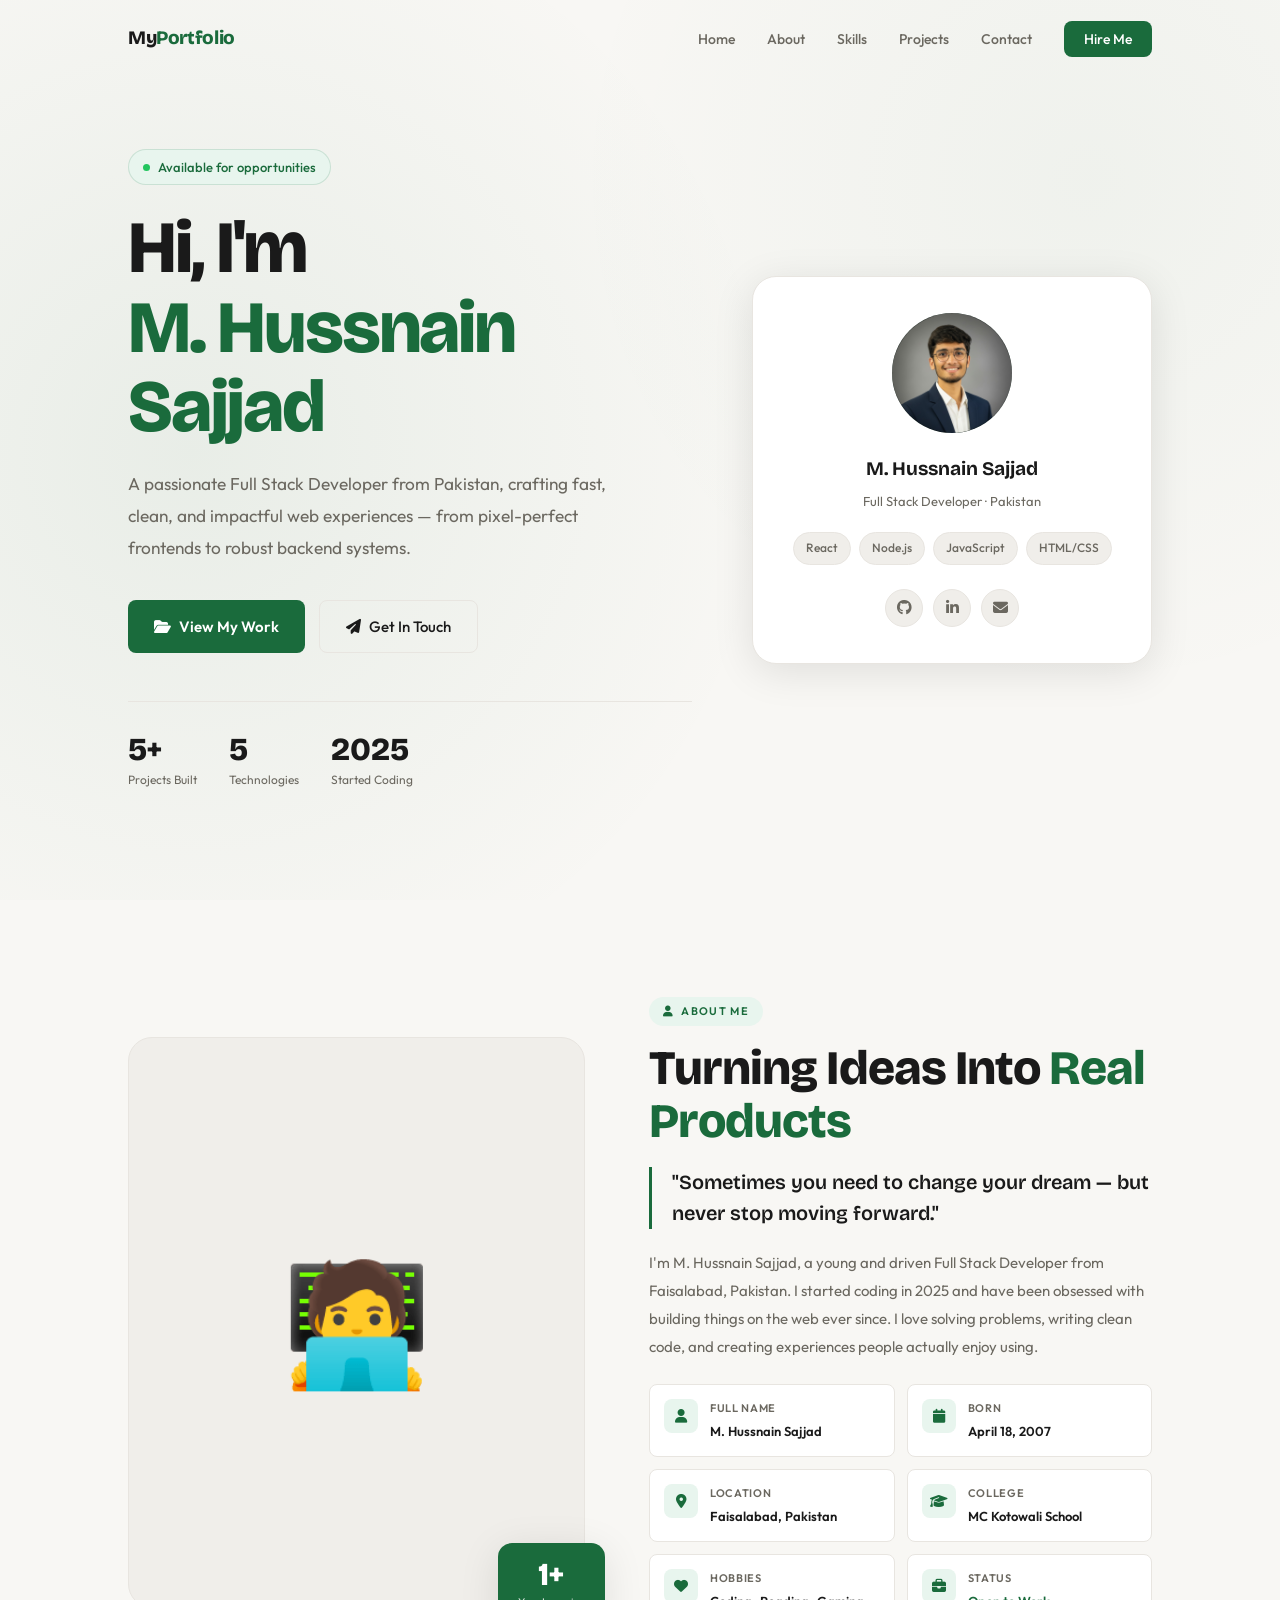
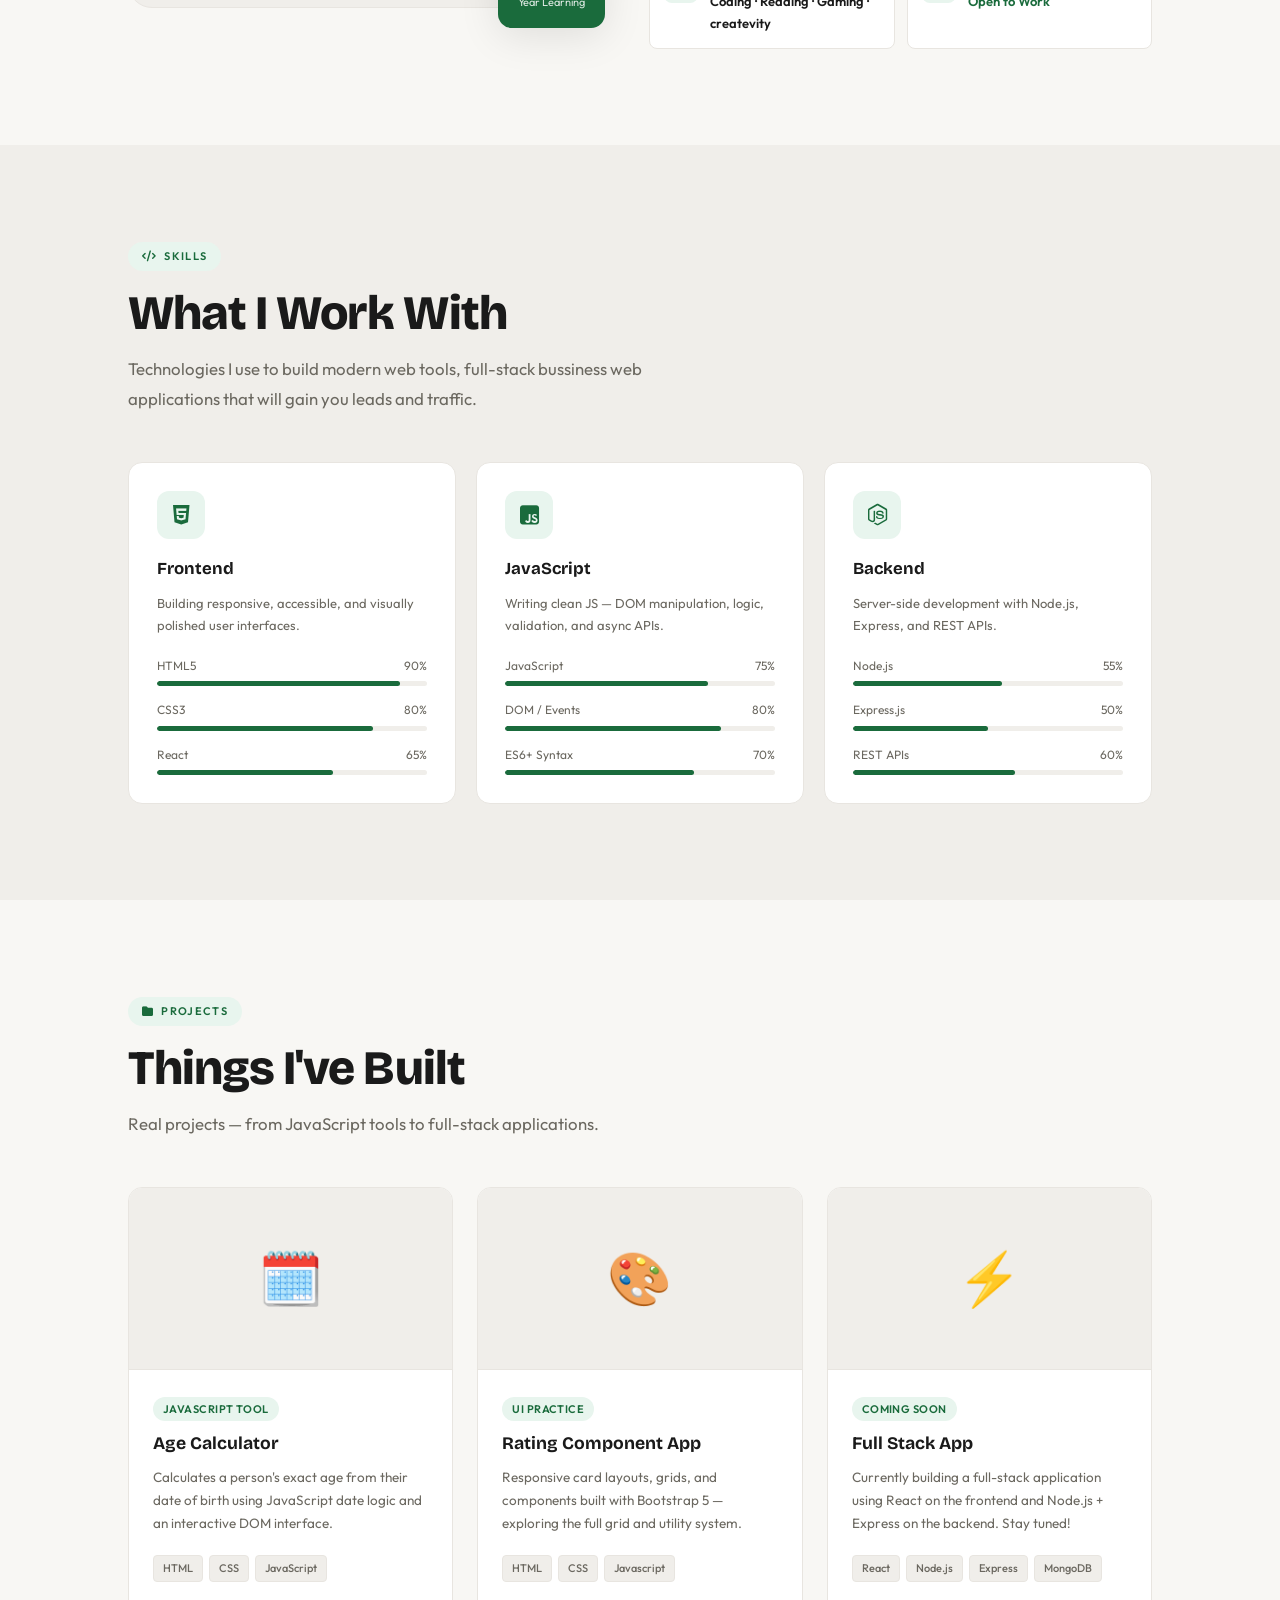
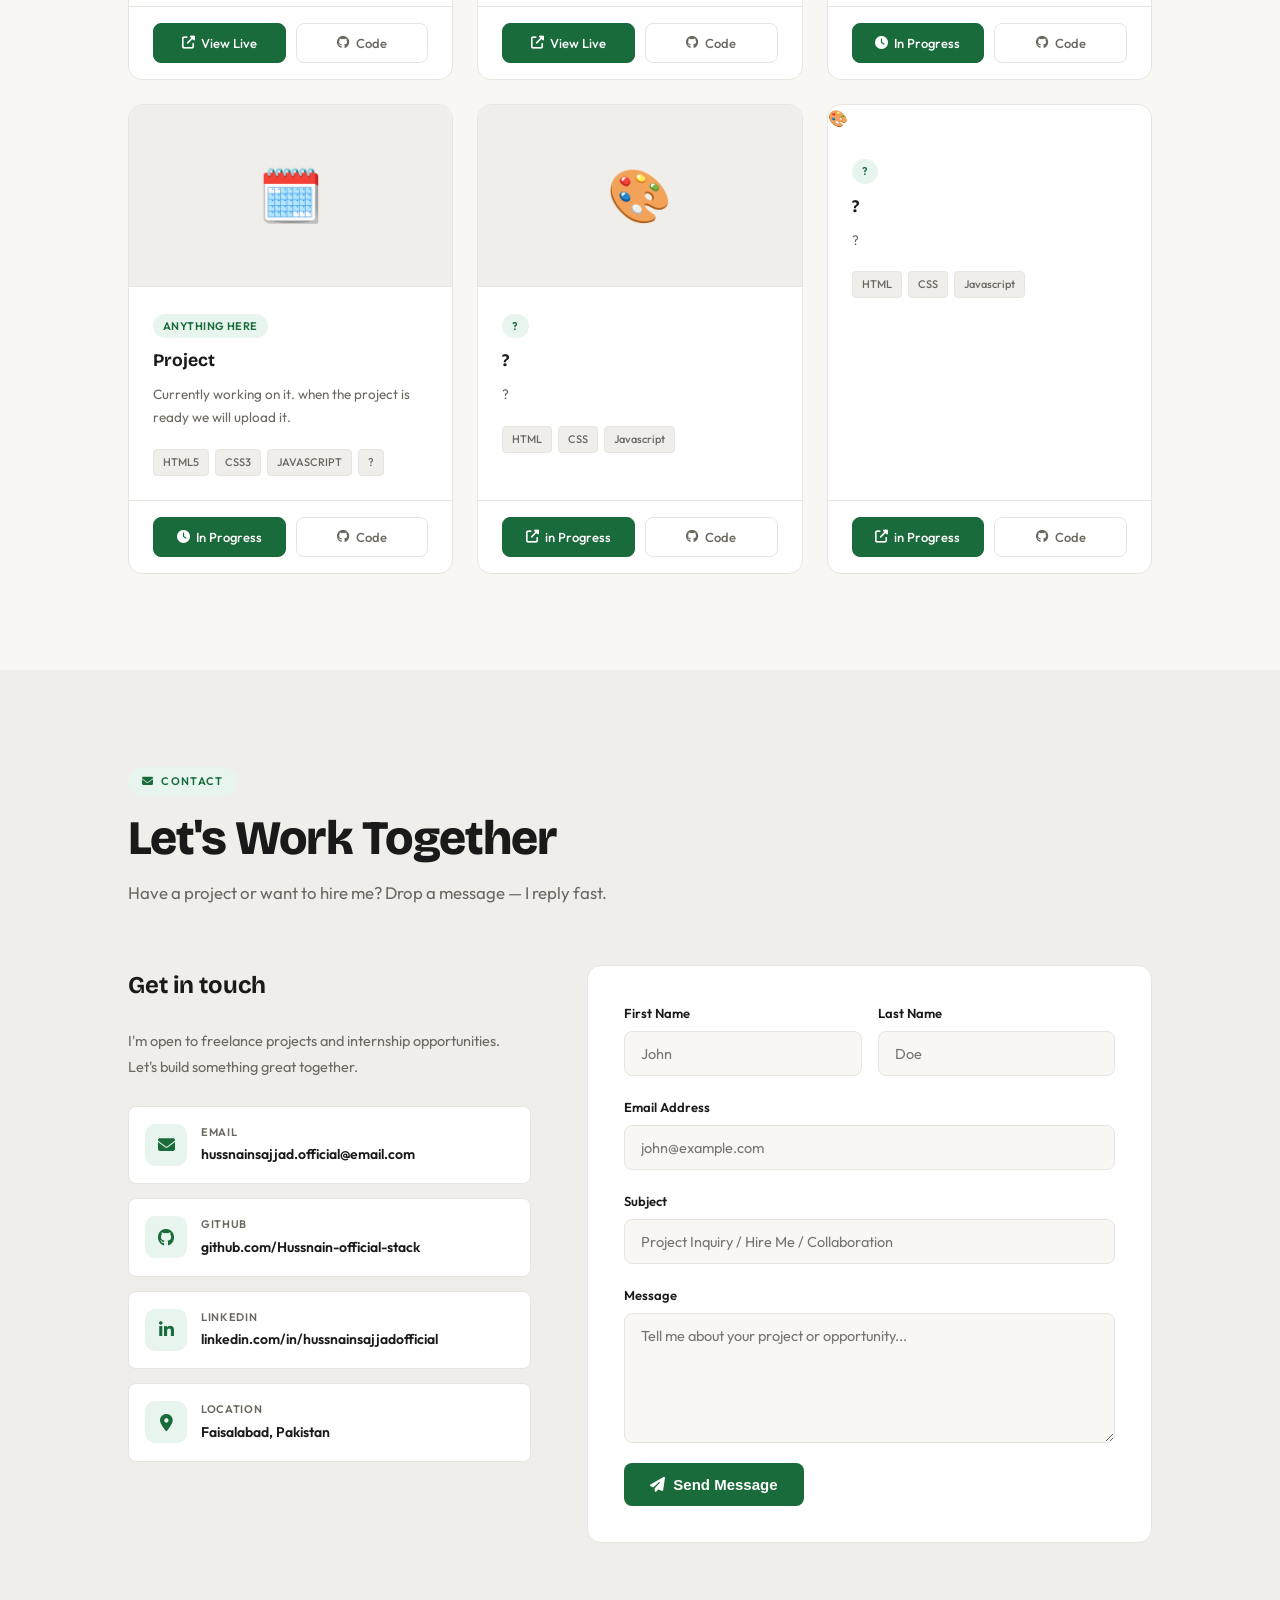
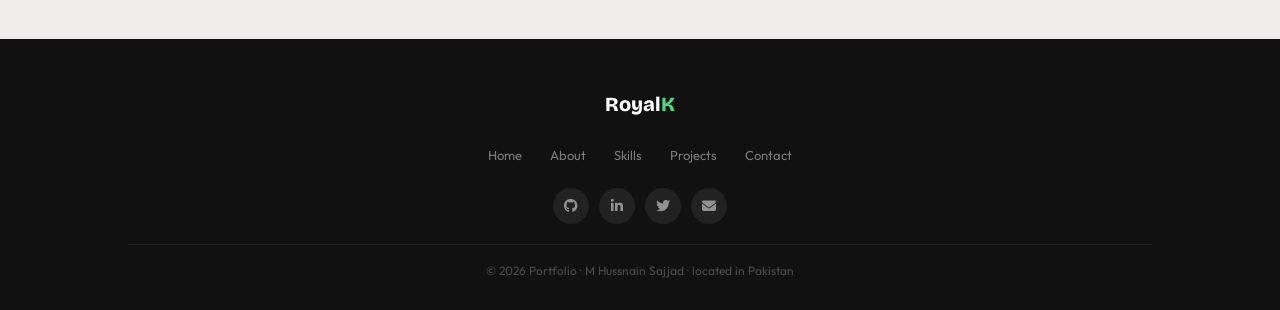
==== index.html @ 2e2a5ba6 "Title-update" ====
<!DOCTYPE html>
<html lang="en">
<head>
  <meta charset="UTF-8">
  <meta name="viewport" content="width=device-width, initial-scale=1.0">
  <meta name="description" content="RoyalKonig — Full Stack Developer building fast, clean, and modern web apps.">
  <meta name="author" content="RoyalKonig">
  <meta property="og:title" content="RoyalKonig | Full Stack Developer">
  <meta property="og:description" content="Building modern web experiences with HTML, CSS, JavaScript, React & Node.js">
  <meta property="og:type" content="website">
  <title>RoyalKonig | Full Stack Web Developer</title>
  <link rel="icon" href="data:image/svg+xml,<svg xmlns='http://www.w3.org/2000/svg' viewBox='0 0 100 100'><text y='.9em' font-size='90'>⚡</text></svg>">
  <link rel="preconnect" href="https://fonts.googleapis.com">
  <link rel="preconnect" href="https://fonts.gstatic.com" crossorigin>
  <link href="https://fonts.googleapis.com/css2?family=Bricolage+Grotesque:opsz,wght@12..96,400;12..96,500;12..96,600;12..96,800&family=Outfit:wght@300;400;500;600&display=swap" rel="stylesheet">
  <link rel="stylesheet" href="https://cdnjs.cloudflare.com/ajax/libs/font-awesome/6.5.0/css/all.min.css">
  <link rel="stylesheet" href="style/style.css">

</head>

<body>
  
  <!-- NAVBAR -->
  <nav id="navbar">
    <div class="container">
      <div class="nav-inner">
        <a href="#home" class="nav-logo">My<span>Portfolio</span></a>

        <ul class="nav-links" id="navLinks">
          <li><a href="#home">Home</a></li>
          <li><a href="#about">About</a></li>
          <li><a href="#skills">Skills</a></li>
          <li><a href="#projects">Projects</a></li>
          <li><a href="#contact">Contact</a></li>
          <li><a href="#contact" class="nav-cta">Hire Me</a></li>
        </ul>

        <button class="hamburger" id="hamburger" aria-label="Toggle menu">
          <span></span><span></span><span></span>
        </button>
      </div>
    </div>
  </nav>

  <!-- HERO -->
  <section class="hero" id="home">
    <div class="hero-bg"></div>
    <div class="container">
      <div class="hero-grid">

        <div>
          <div class="hero-badge">
            <span class="dot"></span>
            Available for opportunities
          </div>

          <h1 class="hero-name">
            Hi, I'm<br>
            <span class="line2">M. Hussnain Sajjad</span>
          </h1>

          <p class="hero-desc">
            A passionate Full Stack Developer from Pakistan, crafting fast,
            clean, and impactful web experiences — from pixel-perfect frontends
            to robust backend systems.
          </p>

          <div class="hero-actions">
            <a href="#projects" class="btn-primary"><i class="fas fa-folder-open"></i> View My Work</a>
            <a href="#contact" class="btn-secondary"><i class="fas fa-paper-plane"></i> Get In Touch</a>
          </div>

          <div class="hero-stats">
            <div><div class="stat-num">5+</div><div class="stat-label">Projects Built</div></div>
            <div><div class="stat-num">5</div><div class="stat-label">Technologies</div></div>
            <div><div class="stat-num">2025</div><div class="stat-label">Started Coding</div></div>
          </div>
        </div>

        <div class="hero-card reveal reveal-delay-2">
          <div class="hero-avatar"><img src="../assets/images/gemini-2.5-flash-image_Ultra_realistic_professional_LinkedIn_headshot_of_a_young_man_wearing_a_dark_nav-0.jpg"  class="round-images"></div>
          <div class="hero-card-name">M. Hussnain Sajjad</div>
          <div class="hero-card-role">Full Stack Developer · Pakistan</div>
          <div class="hero-tags">
            <span class="hero-tag">React</span>
            <span class="hero-tag">Node.js</span>
            <span class="hero-tag">JavaScript</span>
            <span class="hero-tag">HTML/CSS</span>
          </div>
          <div class="hero-socials">
            <a href="https://github.com/Hussnain-official-stack" aria-label="GitHub"><i class="fab fa-github"></i></a>
            <a href="https://www.linkedin.com/in/hussnainsajjadofficial/" aria-label="LinkedIn"><i class="fab fa-linkedin-in"></i></a>
            <a href="mailto:hussnainsajjad.official@gmail.com" aria-label="Email"><i class="fas fa-envelope"></i></a>
          </div>
        </div>

      </div>
    </div>
  </section>

  <!-- ABOUT -->
  <section class="section" id="about">
    <div class="container">
      <div class="about-grid">

        <div class="about-img-wrap reveal">
          <div class="about-img">🧑‍💻</div>
          <div class="about-exp-badge">
            <div class="about-exp-num">1+</div>
            <div class="about-exp-label">Year Learning</div>
          </div>
        </div>

        <div class="reveal reveal-delay-2">
          <div class="section-badge"><i class="fas fa-user"></i> About Me</div>
          <h2 class="section-title">Turning Ideas Into <span style="color:var(--accent)">Real Products</span></h2>
          <blockquote class="about-quote">
            "Sometimes you need to change your dream — but never stop moving forward."
          </blockquote>
          <p class="about-text">
            I'm M. Hussnain Sajjad, a young and driven Full Stack Developer from Faisalabad, Pakistan.
            I started coding in 2025 and have been obsessed with building things on the web ever since.
            I love solving problems, writing clean code, and creating experiences people actually enjoy using.
          </p>

          <div class="about-details">
            <div class="about-detail">
              <div class="about-detail-icon"><i class="fas fa-user"></i></div>
              <div>
                <div class="about-detail-label">Full Name</div>
                <div class="about-detail-val">M. Hussnain Sajjad</div>
              </div>
            </div>
            <div class="about-detail">
              <div class="about-detail-icon"><i class="fas fa-calendar"></i></div>
              <div>
                <div class="about-detail-label">Born</div>
                <div class="about-detail-val">April 18, 2007</div>
              </div>
            </div>
            <div class="about-detail">
              <div class="about-detail-icon"><i class="fas fa-map-marker-alt"></i></div>
              <div>
                <div class="about-detail-label">Location</div>
                <div class="about-detail-val">Faisalabad, Pakistan</div>
              </div>
            </div>
            <div class="about-detail">
              <div class="about-detail-icon"><i class="fas fa-graduation-cap"></i></div>
              <div>
                <div class="about-detail-label">College</div>
                <div class="about-detail-val">MC Kotowali School</div>
              </div>
            </div>
            <div class="about-detail">
              <div class="about-detail-icon"><i class="fas fa-heart"></i></div>
              <div>
                <div class="about-detail-label">Hobbies</div>
                <div class="about-detail-val">Coding · Reading · Gaming · createvity</div>
              </div>
            </div>
            <div class="about-detail">
              <div class="about-detail-icon"><i class="fas fa-briefcase"></i></div>
              <div>
                <div class="about-detail-label">Status</div>
                <div class="about-detail-val" style="color:var(--accent)">Open to Work</div>
              </div>
            </div>
          </div>
        </div>

      </div>
    </div>
  </section>

  <!-- SKILLS -->
  <section class="section section-alt" id="skills">
    <div class="container">
      <div class="reveal">
        <div class="section-badge"><i class="fas fa-code"></i> Skills</div>
        <h2 class="section-title">What I Work With</h2>
        <p class="section-desc">Technologies I use to build modern web tools, full-stack bussiness web applications that will gain you leads and traffic.</p>
      </div>

      <div class="skills-grid">

        <div class="skill-card reveal reveal-delay-1">
          <div class="skill-card-icon"><i class="fab fa-html5"></i></div>
          <div class="skill-card-title">Frontend</div>
          <div class="skill-card-desc">Building responsive, accessible, and visually polished user interfaces.</div>
          <div class="skill-bars">
            <div>
              <div class="skill-bar-row"><span>HTML5</span><span>90%</span></div>
              <div class="skill-bar-track"><div class="skill-bar-fill" data-width="90"></div></div>
            </div>
            <div>
              <div class="skill-bar-row"><span>CSS3</span><span>80%</span></div>
              <div class="skill-bar-track"><div class="skill-bar-fill" data-width="80"></div></div>
            </div>
            <div>
              <div class="skill-bar-row"><span>React</span><span>65%</span></div>
              <div class="skill-bar-track"><div class="skill-bar-fill" data-width="65"></div></div>
            </div>
          </div>
        </div>

        <div class="skill-card reveal reveal-delay-2">
          <div class="skill-card-icon"><i class="fab fa-js-square"></i></div>
          <div class="skill-card-title">JavaScript</div>
          <div class="skill-card-desc">Writing clean JS — DOM manipulation, logic, validation, and async APIs.</div>
          <div class="skill-bars">
            <div>
              <div class="skill-bar-row"><span>JavaScript</span><span>75%</span></div>
              <div class="skill-bar-track"><div class="skill-bar-fill" data-width="75"></div></div>
            </div>
            <div>
              <div class="skill-bar-row"><span>DOM / Events</span><span>80%</span></div>
              <div class="skill-bar-track"><div class="skill-bar-fill" data-width="80"></div></div>
            </div>
            <div>
              <div class="skill-bar-row"><span>ES6+ Syntax</span><span>70%</span></div>
              <div class="skill-bar-track"><div class="skill-bar-fill" data-width="70"></div></div>
            </div>
          </div>
        </div>

        <div class="skill-card reveal reveal-delay-3">
          <div class="skill-card-icon"><i class="fab fa-node-js"></i></div>
          <div class="skill-card-title">Backend</div>
          <div class="skill-card-desc">Server-side development with Node.js, Express, and REST APIs.</div>
          <div class="skill-bars">
            <div>
              <div class="skill-bar-row"><span>Node.js</span><span>55%</span></div>
              <div class="skill-bar-track"><div class="skill-bar-fill" data-width="55"></div></div>
            </div>
            <div>
              <div class="skill-bar-row"><span>Express.js</span><span>50%</span></div>
              <div class="skill-bar-track"><div class="skill-bar-fill" data-width="50"></div></div>
            </div>
            <div>
              <div class="skill-bar-row"><span>REST APIs</span><span>60%</span></div>
              <div class="skill-bar-track"><div class="skill-bar-fill" data-width="60"></div></div>
            </div>
          </div>
        </div>

      </div>
    </div>
  </section>

  <!-- PROJECTS -->
  <section class="section" id="projects">
    <div class="container">
      <div class="reveal">
        <div class="section-badge"><i class="fas fa-folder"></i> Projects</div>
        <h2 class="section-title">Things I've Built</h2>
        <p class="section-desc">Real projects — from JavaScript tools to full-stack applications.</p>
      </div>

      <div class="projects-grid">
                     <!-- project one -->
        <div class="project-card reveal reveal-delay-1">
          <div class="project-img">🗓️</div>
          <div class="project-body">
            <div class="project-type">JavaScript Tool</div>
            <div class="project-title">Age Calculator</div>
            <div class="project-desc">Calculates a person's exact age from their date of birth using JavaScript date logic and an interactive DOM interface.</div>
            <div class="project-techs">
              <span class="project-tech">HTML</span>
              <span class="project-tech">CSS</span>
              <span class="project-tech">JavaScript</span>
            </div>
          </div>
          <div class="project-footer">
            <a href="projects/age-calculator/age.html" target="_blank" class="project-link primary"><i class="fas fa-external-link-alt"></i> View Live</a>
            <a href="#" class="project-link"><i class="fab fa-github"></i> Code</a>
          </div>
        </div>
                   <!-- project two -->
        <div class="project-card reveal reveal-delay-2">
          <div class="project-img">🎨</div>
          <div class="project-body">
            <div class="project-type">UI Practice</div>
            <div class="project-title">Rating Component App</div>
            <div class="project-desc">Responsive card layouts, grids, and components built with Bootstrap 5 — exploring the full grid and utility system.</div>
            <div class="project-techs">
              <span class="project-tech">HTML</span>
              <span class="project-tech">CSS</span>
              <span class="project-tech">Javascript</span>
            </div>
          </div>
          <div class="project-footer">
            <a href="projects/Rating-app/rating.html" class="project-link primary"><i class="fas fa-external-link-alt"></i> View Live</a>
            <a href="#" class="project-link"><i class="fab fa-github"></i> Code</a>
          </div>
        </div>
                    <!-- project three -->
        <div class="project-card reveal reveal-delay-3">
          <div class="project-img">⚡</div>
          <div class="project-body">
            <div class="project-type">Coming Soon</div>
            <div class="project-title">Full Stack App</div>
            <div class="project-desc">Currently building a full-stack application using React on the frontend and Node.js + Express on the backend. Stay tuned!</div>
            <div class="project-techs">
              <span class="project-tech">React</span>
              <span class="project-tech">Node.js</span>
              <span class="project-tech">Express</span>
              <span class="project-tech">MongoDB</span>
            </div>
          </div>
          <div class="project-footer">
            <a href="#" class="project-link primary"><i class="fas fa-clock"></i> In Progress</a>
            <a href="#" class="project-link"><i class="fab fa-github"></i> Code</a>
          </div>
        </div>
                    <!-- project four -->
        <div class="project-card reveal reveal-delay-3">
          <div class="project-img">🗓️</div>
          <div class="project-body">
            <div class="project-type">Anything here</div>
            <div class="project-title">Project</div>
            <div class="project-desc">Currently working on it. when the project is ready we will upload it.</div>
            <div class="project-techs">
              <span class="project-tech">HTML5</span>
              <span class="project-tech">CSS3</span>
              <span class="project-tech">JAVASCRIPT</span>
              <span class="project-tech">?</span>
            </div>
          </div>
          <div class="project-footer">
            <a href="#" class="project-link primary"><i class="fas fa-clock"></i> In Progress</a>
            <a href="#" class="project-link"><i class="fab fa-github"></i> Code</a>
          </div>
        </div>
                 <!-- project five -->
        <div class="project-card reveal reveal-delay-3">
          <div class="project-img">🎨</div>
          <div class="project-body">
            <div class="project-type">?</div>
            <div class="project-title">?</div>
            <div class="project-desc">?</div>
            <div class="project-techs">
              <span class="project-tech">HTML</span>
              <span class="project-tech">CSS</span>
              <span class="project-tech">Javascript</span>
            </div>
          </div>
          <div class="project-footer">
            <a href="#" class="project-link primary"><i class="fas fa-external-link-alt"></i> in Progress</a>
            <a href="#" class="project-link"><i class="fab fa-github"></i> Code</a>
          </div>
        </div>
               <!-- project six -->
        <div class="project-card reveal reaveal-delay-3">
          <div class="porject-img">🎨</div>
          <div class="project-body">
            <div class="project-type">?</div>
            <div class="project-title">?</div>
            <div class="project-desc">?</div>
            <div class="project-techs">
              <span class="project-tech">HTML</span>
              <span class="project-tech">CSS</span>
              <span class="project-tech">Javascript</span>
            </div>
          </div>
          <div class="project-footer">
            <a href="#" class="project-link primary"><i class="fas fa-external-link-alt"></i> in Progress</a>
            <a href="#" class="project-link"><i class="fab fa-github"></i> Code</a>
          </div>
        </div>        
      </div>
    </div>
  </section>

  <!-- CONTACT -->
  <section class="section section-alt" id="contact">
    <div class="container">
      <div class="reveal">
        <div class="section-badge"><i class="fas fa-envelope"></i> Contact</div>
        <h2 class="section-title">Let's Work Together</h2>
        <p class="section-desc">Have a project or want to hire me? Drop a message — I reply fast.</p>
      </div>

      <div class="contact-grid">

        <div class="contact-info reveal">
          <div class="contact-info-title">Get in touch</div>
          <div class="contact-info-desc">I'm open to freelance projects and internship opportunities. Let's build something great together.</div>

          <a href="mailto:hussnainsajjad.official@email.com" class="contact-item">
            <div class="contact-item-icon"><i class="fas fa-envelope"></i></div>
            <div>
              <div class="contact-item-label">Email</div>
              <div class="contact-item-val">hussnainsajjad.official@email.com</div>
            </div>
          </a>

          <a href="https://github.com/Hussnain-official-stack?tab=overview&from=2026-04-01&to=2026-04-09" class="contact-item">
            <div class="contact-item-icon"><i class="fab fa-github"></i></div>
            <div>
              <div class="contact-item-label">GitHub</div>
              <div class="contact-item-val">github.com/Hussnain-official-stack</div>
            </div>
          </a>

          <a href="https://www.linkedin.com/in/hussnainsajjadofficial/" class="contact-item">
            <div class="contact-item-icon"><i class="fab fa-linkedin-in"></i></div>
            <div>
              <div class="contact-item-label">LinkedIn</div>
              <div class="contact-item-val">linkedin.com/in/hussnainsajjadofficial</div>
            </div>
          </a>

          <div class="contact-item">
            <div class="contact-item-icon"><i class="fas fa-map-marker-alt"></i></div>
            <div>
              <div class="contact-item-label">Location</div>
              <div class="contact-item-val">Faisalabad, Pakistan</div>
            </div>
          </div>
        </div>
              <!-- contact form start here-->
        <div class="contact-form reveal reveal-delay-2">
          <div class="form-row">
            <div class="form-group">
              <label class="form-label">First Name</label>
              <input type="text" class="form-input" placeholder="John">
            </div>
            <div class="form-group">
              <label class="form-label">Last Name</label>
              <input type="text" class="form-input" placeholder="Doe">
            </div>
          </div>
          <div class="form-group">
            <label class="form-label">Email Address</label>
            <input type="email" class="form-input" placeholder="john@example.com">
          </div>
          <div class="form-group">
            <label class="form-label">Subject</label>
            <input type="text" class="form-input" placeholder="Project Inquiry / Hire Me / Collaboration">
          </div>
          <div class="form-group">
            <label class="form-label">Message</label>
            <textarea class="form-textarea" placeholder="Tell me about your project or opportunity..."></textarea>
          </div>
          <button class="btn-primary" style="align-self:flex-start">
            <i class="fas fa-paper-plane"></i> Send Message
          </button>
        </div>
            <!-- contavt form end here -->
      </div>
    </div>
  </section>

  <!-- FOOTER -->
  <footer>
    <div class="container">
      <div class="footer-inner">
        <a href="#home" class="footer-logo">Royal<span>K</span></a>

        <ul class="footer-links">
          <li><a href="#home">Home</a></li>
          <li><a href="#about">About</a></li>
          <li><a href="#skills">Skills</a></li>
          <li><a href="#projects">Projects</a></li>
          <li><a href="#contact">Contact</a></li>
        </ul>

        <div class="footer-socials">
          <a href="https://github.com/Hussnain-official-stack" aria-label="GitHub"><i class="fab fa-github"></i></a>
          <a href="https://www.linkedin.com/in/hussnainsajjadofficial/" aria-label="LinkedIn"><i class="fab fa-linkedin-in"></i></a>
          <a href="https://x.com/HussnainSa90415" aria-label="Twitter"><i class="fab fa-twitter"></i></a>
          <a href="mailto:hussnainsajjad.official@gmail.com" aria-label="Email"><i class="fas fa-envelope"></i></a>
        </div>

        <div class="footer-copy">
          © 2026 Portfolio · M Hussnain Sajjad · located in Pakistan
        </div>
      </div>
    </div>
  </footer>

  <!-- SCROLL TO TOP -->
  <button class="scroll-top" id="scrollTop" aria-label="Scroll to top">
    <i class="fas fa-arrow-up"></i>
  </button>

  <script src="script/script.js"></script>
</body>
</html>
---- style/style.css ----
*, 
*::before, *::after { margin: 0; padding: 0; box-sizing: border-box; }

    :root {
      --bg:        #f8f7f4;
      --surface:   #ffffff;
      --surface2:  #f0eeea;
      --border:    #e8e5e0;
      --text:      #1a1a1a;
      --muted:     #6b6860;
      --accent:    #1a6b3c;
      --accent-lt: #e8f5ee;
      --accent2:   #2d5016;
      --font-head: 'Bricolage Grotesque', sans-serif;
      --font-body: 'Outfit', sans-serif;
      --radius:    14px;
      --radius-sm: 8px;
      --shadow:    0 1px 3px rgba(0,0,0,0.07), 0 4px 16px rgba(0,0,0,0.05);
      --shadow-lg: 0 8px 40px rgba(0,0,0,0.10);
      --ease:      cubic-bezier(0.4, 0, 0.2, 1);
      --dur:       0.3s;
    }

    html { scroll-behavior: smooth; }

    body {
      background: var(--bg);
      color: var(--text);
      font-family: var(--font-body);
      font-size: 16px;
      line-height: 1.7;
      overflow-x: hidden;
      -webkit-font-smoothing: antialiased;
    }

    .container { max-width: 1080px; margin: 0 auto; padding: 0 28px; }
    .section { padding: 96px 0; }
    .section-alt { background: var(--surface2); }

    .section-badge {
      display: inline-flex;
      align-items: center;
      gap: 7px;
      background: var(--accent-lt);
      color: var(--accent);
      font-size: 11px;
      font-weight: 600;
      letter-spacing: 0.12em;
      text-transform: uppercase;
      padding: 5px 14px;
      border-radius: 99px;
      margin-bottom: 16px;
    }

    .section-title {
      font-family: var(--font-head);
      font-size: clamp(2rem, 4.5vw, 3rem);
      font-weight: 800;
      line-height: 1.1;
      letter-spacing: -0.02em;
      margin-bottom: 14px;
    }

    .section-desc {
      font-size: 1.05rem;
      color: var(--muted);
      max-width: 520px;
      line-height: 1.8;
    }

    /* NAV */
    nav {
      position: fixed;
      top: 0; left: 0; right: 0;
      z-index: 1000;
      padding: 22px 0;
      transition: all var(--dur) var(--ease);
    }

    nav.scrolled {
      background: rgba(248,247,244,0.88);
      backdrop-filter: blur(20px) saturate(1.4);
      -webkit-backdrop-filter: blur(20px) saturate(1.4);
      border-bottom: 1px solid var(--border);
      padding: 14px 0;
      box-shadow: 0 1px 20px rgba(0,0,0,0.05);
    }

    .nav-inner { display: flex; justify-content: space-between; align-items: center; }

    .nav-logo {
      font-family: var(--font-head);
      font-size: 19px;
      font-weight: 800;
      color: var(--text);
      text-decoration: none;
      letter-spacing: -0.02em;
    }
    .nav-logo span { color: var(--accent); }

    .nav-links { display: flex; gap: 32px; list-style: none; align-items: center; }

    .nav-links a {
      font-size: 14px;
      font-weight: 500;
      color: var(--muted);
      text-decoration: none;
      position: relative;
      padding-bottom: 4px;
      transition: color var(--dur) var(--ease);
    }

    .nav-links a::after {
      content: '';
      position: absolute;
      bottom: 0; left: 0;
      width: 0; height: 2px;
      background: var(--accent);
      border-radius: 99px;
      transition: width var(--dur) var(--ease);
    }

    .nav-links a:hover { color: var(--text); }
    .nav-links a:hover::after { width: 100%; }

    .nav-cta {
      background: var(--accent) !important;
      color: white !important;
      padding: 9px 20px !important;
      border-radius: var(--radius-sm);
    }
    .nav-cta::after { display: none !important; }
    .nav-cta:hover { background: var(--accent2) !important; }

    .hamburger {
      display: none;
      flex-direction: column;
      gap: 5px;
      cursor: pointer;
      padding: 6px;
      background: none;
      border: none;
      z-index: 1001;
    }
    .hamburger span {
      width: 22px; height: 2px;
      background: var(--text);
      border-radius: 99px;
      display: block;
      transition: all var(--dur) var(--ease);
    }

    /* HERO */
    .hero {
      min-height: 100vh;
      display: flex;
      align-items: center;
      padding: 120px 0 80px;
      position: relative;
      overflow: hidden;
    }

    .hero-bg {
      position: absolute;
      inset: 0;
      background-image:
        radial-gradient(circle at 15% 50%, rgba(26,107,60,0.07) 0%, transparent 50%),
        radial-gradient(circle at 85% 20%, rgba(26,107,60,0.04) 0%, transparent 40%);
    }

    .hero-grid {
      display: grid;
      grid-template-columns: 1fr 400px;
      gap: 60px;
      align-items: center;
      position: relative;
      z-index: 1;
    }

    .hero-badge {
      display: inline-flex;
      align-items: center;
      gap: 8px;
      background: var(--accent-lt);
      color: var(--accent);
      font-size: 13px;
      font-weight: 500;
      padding: 6px 14px;
      border-radius: 99px;
      margin-bottom: 24px;
      border: 1px solid rgba(26,107,60,0.15);
    }

    .hero-badge .dot {
      width: 7px; height: 7px;
      background: #22c55e;
      border-radius: 50%;
      animation: pulse 2s ease-in-out infinite;
    }

    @keyframes pulse {
      0%,100% { opacity:1; transform:scale(1); }
      50%      { opacity:0.5; transform:scale(1.4); }
    }

    .hero-name {
      font-family: var(--font-head);
      font-size: clamp(2.8rem, 6vw, 4.6rem);
      font-weight: 800;
      line-height: 1.08;
      letter-spacing: -0.03em;
      margin-bottom: 20px;
    }
    .hero-name .line2 { color: var(--accent); display: block; }

    .hero-desc {
      font-size: 1.08rem;
      color: var(--muted);
      max-width: 480px;
      line-height: 1.85;
      margin-bottom: 36px;
    }

    .hero-actions { display: flex; gap: 14px; flex-wrap: wrap; }

    .btn-primary {
      display: inline-flex;
      align-items: center;
      gap: 8px;
      background: var(--accent);
      color: white;
      text-decoration: none;
      font-weight: 600;
      font-size: 15px;
      padding: 13px 26px;
      border-radius: var(--radius-sm);
      transition: all var(--dur) var(--ease);
      border: none;
      cursor: pointer;
    }
    .btn-primary:hover { background: var(--accent2); transform: translateY(-2px); box-shadow: 0 8px 24px rgba(26,107,60,0.3); }

    .btn-secondary {
      display: inline-flex;
      align-items: center;
      gap: 8px;
      background: transparent;
      color: var(--text);
      text-decoration: none;
      font-weight: 500;
      font-size: 15px;
      padding: 13px 26px;
      border-radius: var(--radius-sm);
      border: 1.5px solid var(--border);
      transition: all var(--dur) var(--ease);
      cursor: pointer;
    }
    .btn-secondary:hover { border-color: var(--accent); color: var(--accent); transform: translateY(-2px); }

    .hero-stats {
      display: flex;
      gap: 32px;
      margin-top: 48px;
      padding-top: 32px;
      border-top: 1px solid var(--border);
    }
    .stat-num { font-family: var(--font-head); font-size: 2rem; font-weight: 800; line-height: 1; }
    .stat-label { font-size: 12px; color: var(--muted); margin-top: 4px; }

    .hero-card {
      background: var(--surface);
      border-radius: 24px;
      padding: 36px;
      box-shadow: var(--shadow-lg);
      border: 1px solid var(--border);
      text-align: center;
    }

    .hero-avatar {
      width: 120px; height: 120px;
      border-radius: 50%;
      background: var(--accent-lt);
      margin: 0 auto 20px;
      display: flex;
      align-items: center;
      justify-content: center;
      font-size: 56px;
      border: 4px solid rgba(26,107,60,0.15);
    }
       /* avatar */
    .round-images{
      width: 120px;
      border-radius: 50%;
    }
      
    .hero-card-name { font-family: var(--font-head); font-size: 1.2rem; font-weight: 700; }
    .hero-card-role { font-size: 13px; color: var(--muted); margin-top: 4px; margin-bottom: 20px; }

    .hero-tags { display: flex; flex-wrap: wrap; gap: 8px; justify-content: center; margin-bottom: 24px; }
    .hero-tag {
      background: var(--surface2);
      color: var(--muted);
      font-size: 12px;
      font-weight: 500;
      padding: 5px 12px;
      border-radius: 99px;
      border: 1px solid var(--border);
    }

    .hero-socials { display: flex; justify-content: center; gap: 10px; }
    .hero-socials a {
      width: 38px; height: 38px;
      border-radius: 50%;
      display: flex; align-items: center; justify-content: center;
      background: var(--surface2);
      color: var(--muted);
      font-size: 15px;
      text-decoration: none;
      border: 1px solid var(--border);
      transition: all var(--dur) var(--ease);
    }
    .hero-socials a:hover { background: var(--accent); color: white; border-color: var(--accent); transform: translateY(-2px); }

    /* ABOUT */
    .about-grid { display: grid; grid-template-columns: 1fr 1.1fr; gap: 64px; align-items: center; }

    .about-img-wrap { position: relative; }

    .about-img {
      width: 100%;
      aspect-ratio: 4/5;
      border-radius: 24px;
      background: var(--surface2);
      display: flex; align-items: center; justify-content: center;
      font-size: 120px;
      border: 1px solid var(--border);
    }

    .about-exp-badge {
      position: absolute;
      bottom: -20px; right: -20px;
      background: var(--accent);
      color: white;
      padding: 16px 20px;
      border-radius: var(--radius);
      box-shadow: var(--shadow-lg);
      text-align: center;
    }
    .about-exp-num { font-family: var(--font-head); font-size: 2rem; font-weight: 800; line-height: 1; }
    .about-exp-label { font-size: 11px; opacity: 0.85; margin-top: 2px; }

    .about-quote {
      font-family: var(--font-head);
      font-size: 1.25rem;
      font-weight: 600;
      line-height: 1.55;
      border-left: 3px solid var(--accent);
      padding-left: 20px;
      margin: 20px 0;
    }

    .about-text { font-size: 15px; color: var(--muted); line-height: 1.85; }

    .about-details { display: grid; grid-template-columns: 1fr 1fr; gap: 12px; margin-top: 24px; }

    .about-detail {
      display: flex;
      align-items: flex-start;
      gap: 12px;
      padding: 14px;
      background: var(--surface);
      border-radius: var(--radius-sm);
      border: 1px solid var(--border);
      transition: border-color var(--dur);
    }
    .about-detail:hover { border-color: var(--accent); }

    .about-detail-icon {
      width: 34px; height: 34px;
      background: var(--accent-lt);
      color: var(--accent);
      border-radius: 8px;
      display: flex; align-items: center; justify-content: center;
      font-size: 14px;
      flex-shrink: 0;
    }
    .about-detail-label { font-size: 11px; color: var(--muted); font-weight: 600; text-transform: uppercase; letter-spacing: 0.06em; }
    .about-detail-val { font-size: 13px; font-weight: 600; color: var(--text); margin-top: 2px; }

    /* SKILLS */
    .skills-grid {
      display: grid;
      grid-template-columns: repeat(auto-fit, minmax(280px, 1fr));
      gap: 20px;
      margin-top: 48px;
    }

    .skill-card {
      background: var(--surface);
      border-radius: var(--radius);
      padding: 28px;
      border: 1px solid var(--border);
      transition: transform var(--dur) var(--ease), box-shadow var(--dur) var(--ease);
    }
    .skill-card:hover { transform: translateY(-4px); box-shadow: var(--shadow-lg); }

    .skill-card-icon {
      width: 48px; height: 48px;
      border-radius: 12px;
      background: var(--accent-lt);
      display: flex; align-items: center; justify-content: center;
      font-size: 22px;
      margin-bottom: 16px;
      color: var(--accent);
    }

    .skill-card-title { font-family: var(--font-head); font-size: 1.05rem; font-weight: 700; margin-bottom: 8px; }
    .skill-card-desc { font-size: 13px; color: var(--muted); line-height: 1.7; margin-bottom: 20px; }

    .skill-bars { display: flex; flex-direction: column; gap: 14px; }

    .skill-bar-row { display: flex; justify-content: space-between; font-size: 12px; color: var(--muted); margin-bottom: 5px; }

    .skill-bar-track {
      height: 5px;
      background: var(--surface2);
      border-radius: 99px;
      overflow: hidden;
    }

    .skill-bar-fill {
      height: 100%;
      background: var(--accent);
      border-radius: 99px;
      width: 0;
      transition: width 1.2s var(--ease);
    }

    /* PROJECTS */
    .projects-grid {
      display: grid;
      grid-template-columns: repeat(auto-fit, minmax(320px, 1fr));
      gap: 24px;
      margin-top: 48px;
    }

    .project-card {
      background: var(--surface);
      border-radius: var(--radius);
      border: 1px solid var(--border);
      overflow: hidden;
      transition: transform var(--dur) var(--ease), box-shadow var(--dur) var(--ease);
      display: flex;
      flex-direction: column;
    }
    .project-card:hover { transform: translateY(-6px); box-shadow: var(--shadow-lg); }

    .project-img {
      width: 100%;
      aspect-ratio: 16/9;
      background: var(--surface2);
      display: flex; align-items: center; justify-content: center;
      font-size: 52px;
      border-bottom: 1px solid var(--border);
    }

    .project-body { padding: 24px; flex: 1; }

    .project-type {
      display: inline-block;
      font-size: 11px;
      font-weight: 600;
      color: var(--accent);
      background: var(--accent-lt);
      padding: 3px 10px;
      border-radius: 99px;
      letter-spacing: 0.04em;
      text-transform: uppercase;
      margin-bottom: 12px;
    }

    .project-title { font-family: var(--font-head); font-size: 1.1rem; font-weight: 700; margin-bottom: 10px; line-height: 1.3; }
    .project-desc { font-size: 13.5px; color: var(--muted); line-height: 1.7; margin-bottom: 20px; }

    .project-techs { display: flex; flex-wrap: wrap; gap: 6px; }
    .project-tech {
      font-size: 11px; font-weight: 500;
      color: var(--muted);
      background: var(--surface2);
      padding: 3px 9px;
      border-radius: 4px;
      border: 1px solid var(--border);
    }

    .project-footer {
      padding: 16px 24px;
      border-top: 1px solid var(--border);
      display: flex; gap: 10px;
    }

    .project-link {
      display: inline-flex;
      align-items: center;
      justify-content: center;
      gap: 6px;
      font-size: 13px;
      font-weight: 500;
      color: var(--muted);
      text-decoration: none;
      padding: 8px 14px;
      border-radius: var(--radius-sm);
      border: 1px solid var(--border);
      transition: all var(--dur) var(--ease);
      flex: 1;
    }
    .project-link:hover { color: var(--accent); border-color: var(--accent); background: var(--accent-lt); }
    .project-link.primary { background: var(--accent); color: white; border-color: var(--accent); }
    .project-link.primary:hover { background: var(--accent2); border-color: var(--accent2); color: white; }

    /* CONTACT */
    .contact-grid { display: grid; grid-template-columns: 1fr 1.4fr; gap: 56px; margin-top: 56px; align-items: start; }

    .contact-info { display: flex; flex-direction: column; gap: 14px; }
    .contact-info-title { font-family: var(--font-head); font-size: 1.5rem; font-weight: 700; margin-bottom: 8px; }
    .contact-info-desc { font-size: 14.5px; color: var(--muted); line-height: 1.8; margin-bottom: 12px; }

    .contact-item {
      display: flex;
      align-items: center;
      gap: 14px;
      padding: 16px;
      background: var(--surface);
      border-radius: var(--radius-sm);
      border: 1px solid var(--border);
      text-decoration: none;
      color: inherit;
      transition: all var(--dur) var(--ease);
    }
    .contact-item:hover { border-color: var(--accent); transform: translateX(4px); }

    .contact-item-icon {
      width: 42px; height: 42px;
      background: var(--accent-lt);
      color: var(--accent);
      border-radius: 10px;
      display: flex; align-items: center; justify-content: center;
      font-size: 17px;
      flex-shrink: 0;
    }
    .contact-item-label { font-size: 11px; color: var(--muted); font-weight: 600; text-transform: uppercase; letter-spacing: 0.06em; }
    .contact-item-val { font-size: 14px; font-weight: 600; color: var(--text); margin-top: 2px; }

    .contact-form {
      background: var(--surface);
      border-radius: var(--radius);
      padding: 36px;
      border: 1px solid var(--border);
      display: flex;
      flex-direction: column;
      gap: 20px;
    }

    .form-row { display: grid; grid-template-columns: 1fr 1fr; gap: 16px; }
    .form-group { display: flex; flex-direction: column; gap: 7px; }
    .form-label { font-size: 13px; font-weight: 600; }

    .form-input, .form-textarea {
      background: var(--bg);
      border: 1.5px solid var(--border);
      border-radius: var(--radius-sm);
      padding: 12px 16px;
      font-family: var(--font-body);
      font-size: 14.5px;
      color: var(--text);
      transition: border-color var(--dur), box-shadow var(--dur);
      outline: none;
      width: 100%;
    }
    .form-input:focus, .form-textarea:focus {
      border-color: var(--accent);
      box-shadow: 0 0 0 3px rgba(26,107,60,0.1);
    }
    .form-textarea { resize: vertical; min-height: 130px; }

    /* FOOTER */
    footer {
      background: #111;
      color: rgba(255,255,255,0.6);
      padding: 48px 0 28px;
    }

    .footer-inner { display: flex; flex-direction: column; align-items: center; gap: 20px; text-align: center; }

    .footer-logo { font-family: var(--font-head); font-size: 20px; font-weight: 800; color: white; text-decoration: none; }
    .footer-logo span { color: #4ade80; }

    .footer-links { display: flex; gap: 28px; list-style: none; }
    .footer-links a { font-size: 13px; color: rgba(255,255,255,0.45); text-decoration: none; transition: color var(--dur); }
    .footer-links a:hover { color: white; }

    .footer-socials { display: flex; gap: 10px; }
    .footer-socials a {
      width: 36px; height: 36px;
      border-radius: 50%;
      display: flex; align-items: center; justify-content: center;
      background: rgba(255,255,255,0.07);
      color: rgba(255,255,255,0.5);
      font-size: 14px;
      text-decoration: none;
      transition: all var(--dur);
    }
    .footer-socials a:hover { background: var(--accent); color: white; }

    .footer-copy {
      font-size: 12px;
      color: rgba(255,255,255,0.25);
      padding-top: 16px;
      border-top: 1px solid rgba(255,255,255,0.07);
      width: 100%;
      text-align: center;
    }

    /* SCROLL REVEAL */
    .reveal { opacity: 0; transform: translateY(28px); transition: opacity 0.7s var(--ease), transform 0.7s var(--ease); }
    .reveal.visible { opacity: 1; transform: translateY(0); }
    .reveal-delay-1 { transition-delay: 0.1s; }
    .reveal-delay-2 { transition-delay: 0.2s; }
    .reveal-delay-3 { transition-delay: 0.3s; }
    .reveal-delay-4 { transition-delay: 0.4s; }

    /* SCROLL TO TOP */
    .scroll-top {
      position: fixed;
      bottom: 32px; right: 32px;
      width: 44px; height: 44px;
      border-radius: 50%;
      background: var(--accent);
      color: white;
      border: none;
      cursor: pointer;
      display: flex; align-items: center; justify-content: center;
      font-size: 16px;
      opacity: 0;
      pointer-events: none;
      transition: all var(--dur) var(--ease);
      z-index: 999;
      box-shadow: 0 4px 16px rgba(26,107,60,0.3);
    }
    .scroll-top.show { opacity: 1; pointer-events: all; }
    .scroll-top:hover { background: var(--accent2); transform: translateY(-3px); }

    /* RESPONSIVE */
    @media (max-width: 900px) {
      .hero-grid, .about-grid, .contact-grid { grid-template-columns: 1fr; gap: 40px; }
      .hero-card { max-width: 400px; margin: 0 auto; }
      .about-img-wrap { max-width: 360px; margin: 0 auto; }
      .about-img { aspect-ratio: 3/2; }
      .about-exp-badge { bottom: -16px; right: -10px; }
    }

  @media (max-width: 640px) {
    .nav-links { display: none; }
    .nav-links.mobile-open {
      display: flex;
      flex-direction: column;
      position: fixed;
      top: 0; left: 0; right: 0;
      background: var(--surface);
      padding: 80px 28px 40px;
      box-shadow: var(--shadow-lg);
      z-index: 999;
      gap: 16px;
      }
        .nav-links.mobile-open a { font-size: 18px; }
        .hamburger { display: flex; }
        .hero-stats { gap: 20px; }
        .form-row { grid-template-columns: 1fr; }
        .about-details { grid-template-columns: 1fr; }
        .section { padding: 64px 0; }
  }
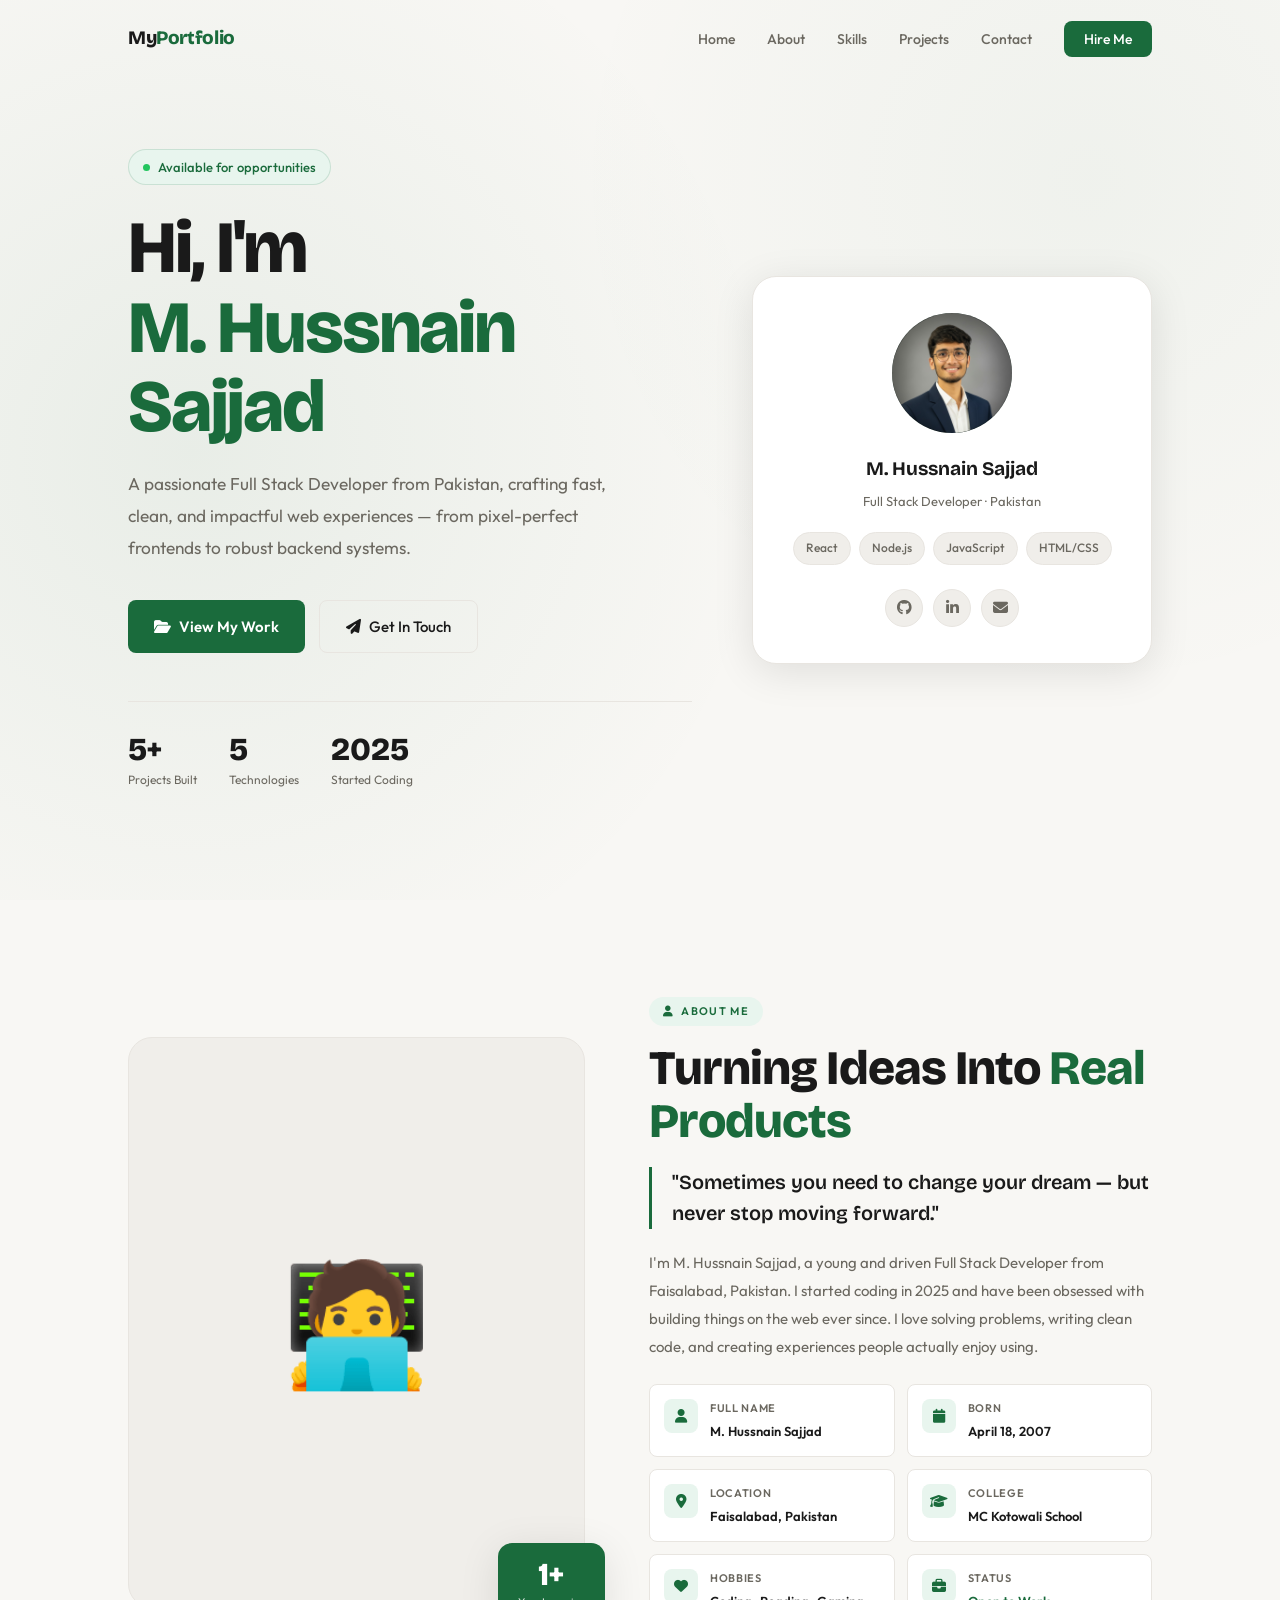
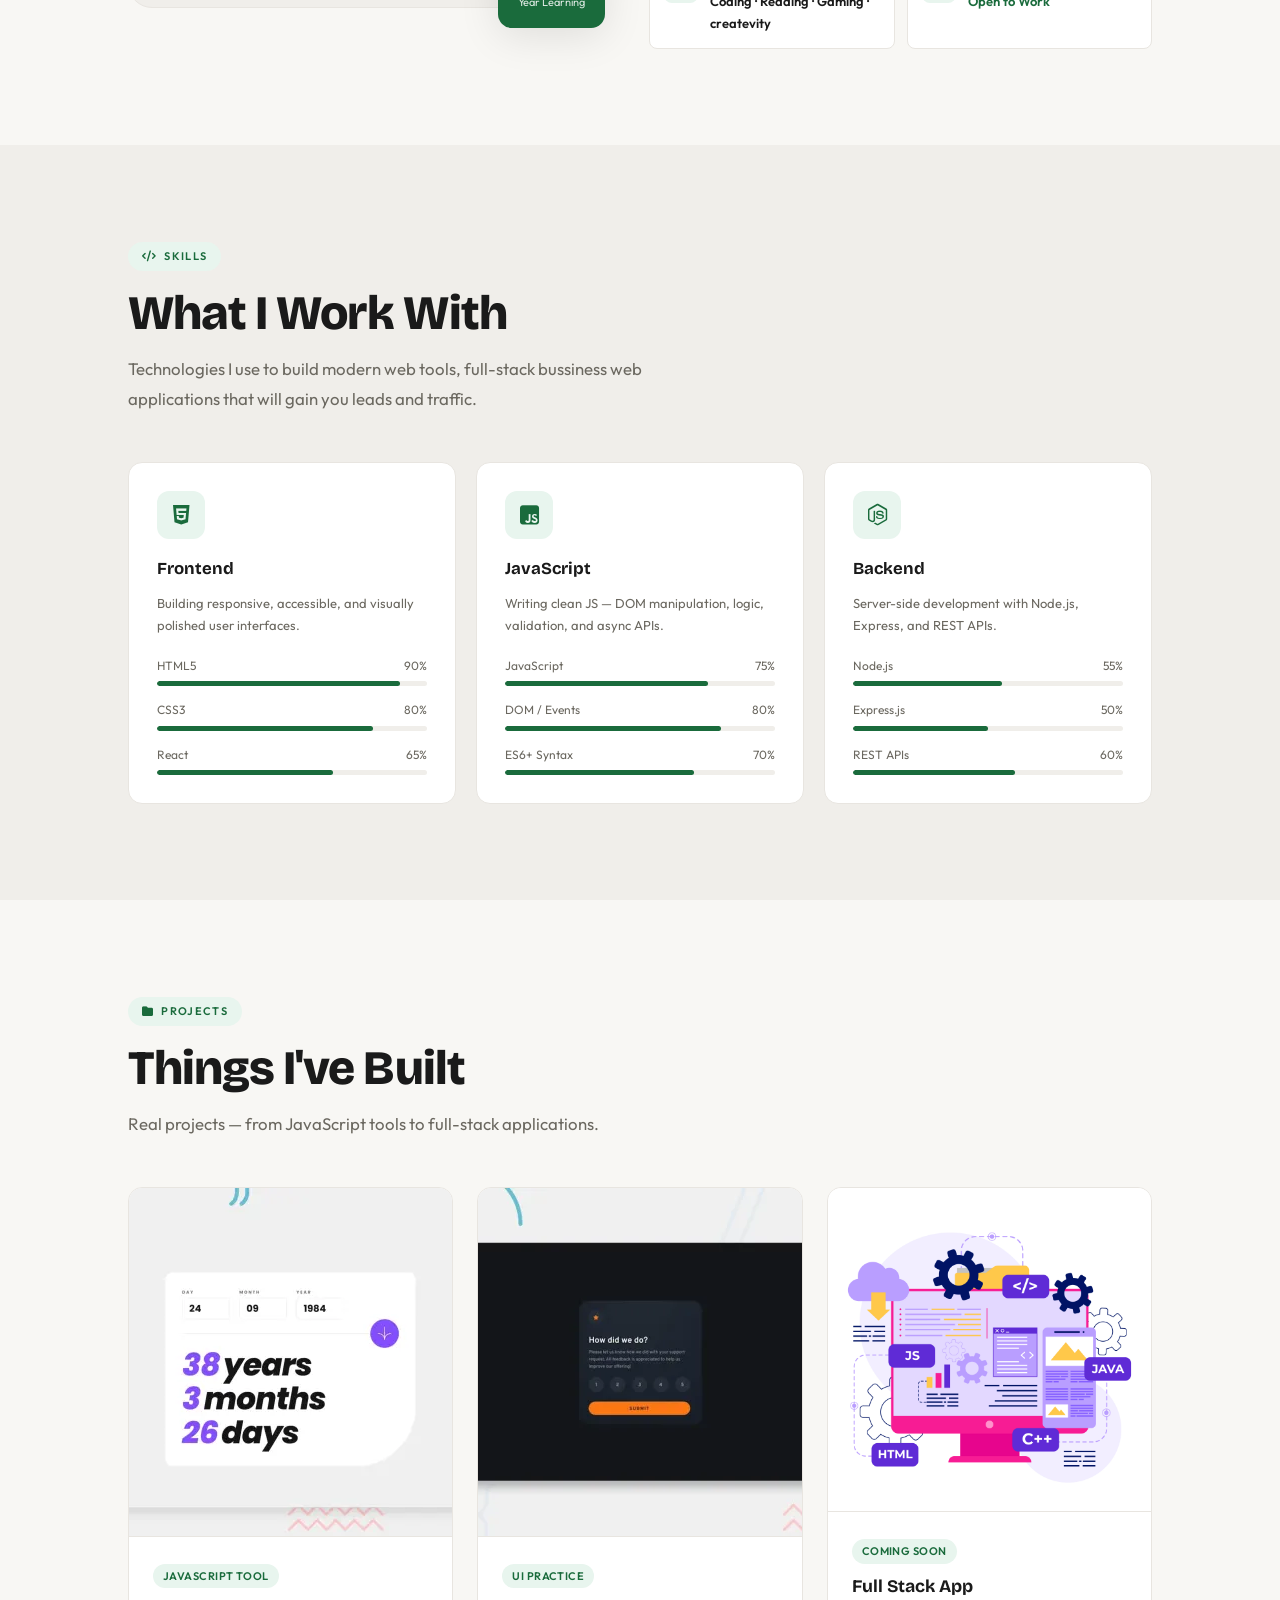
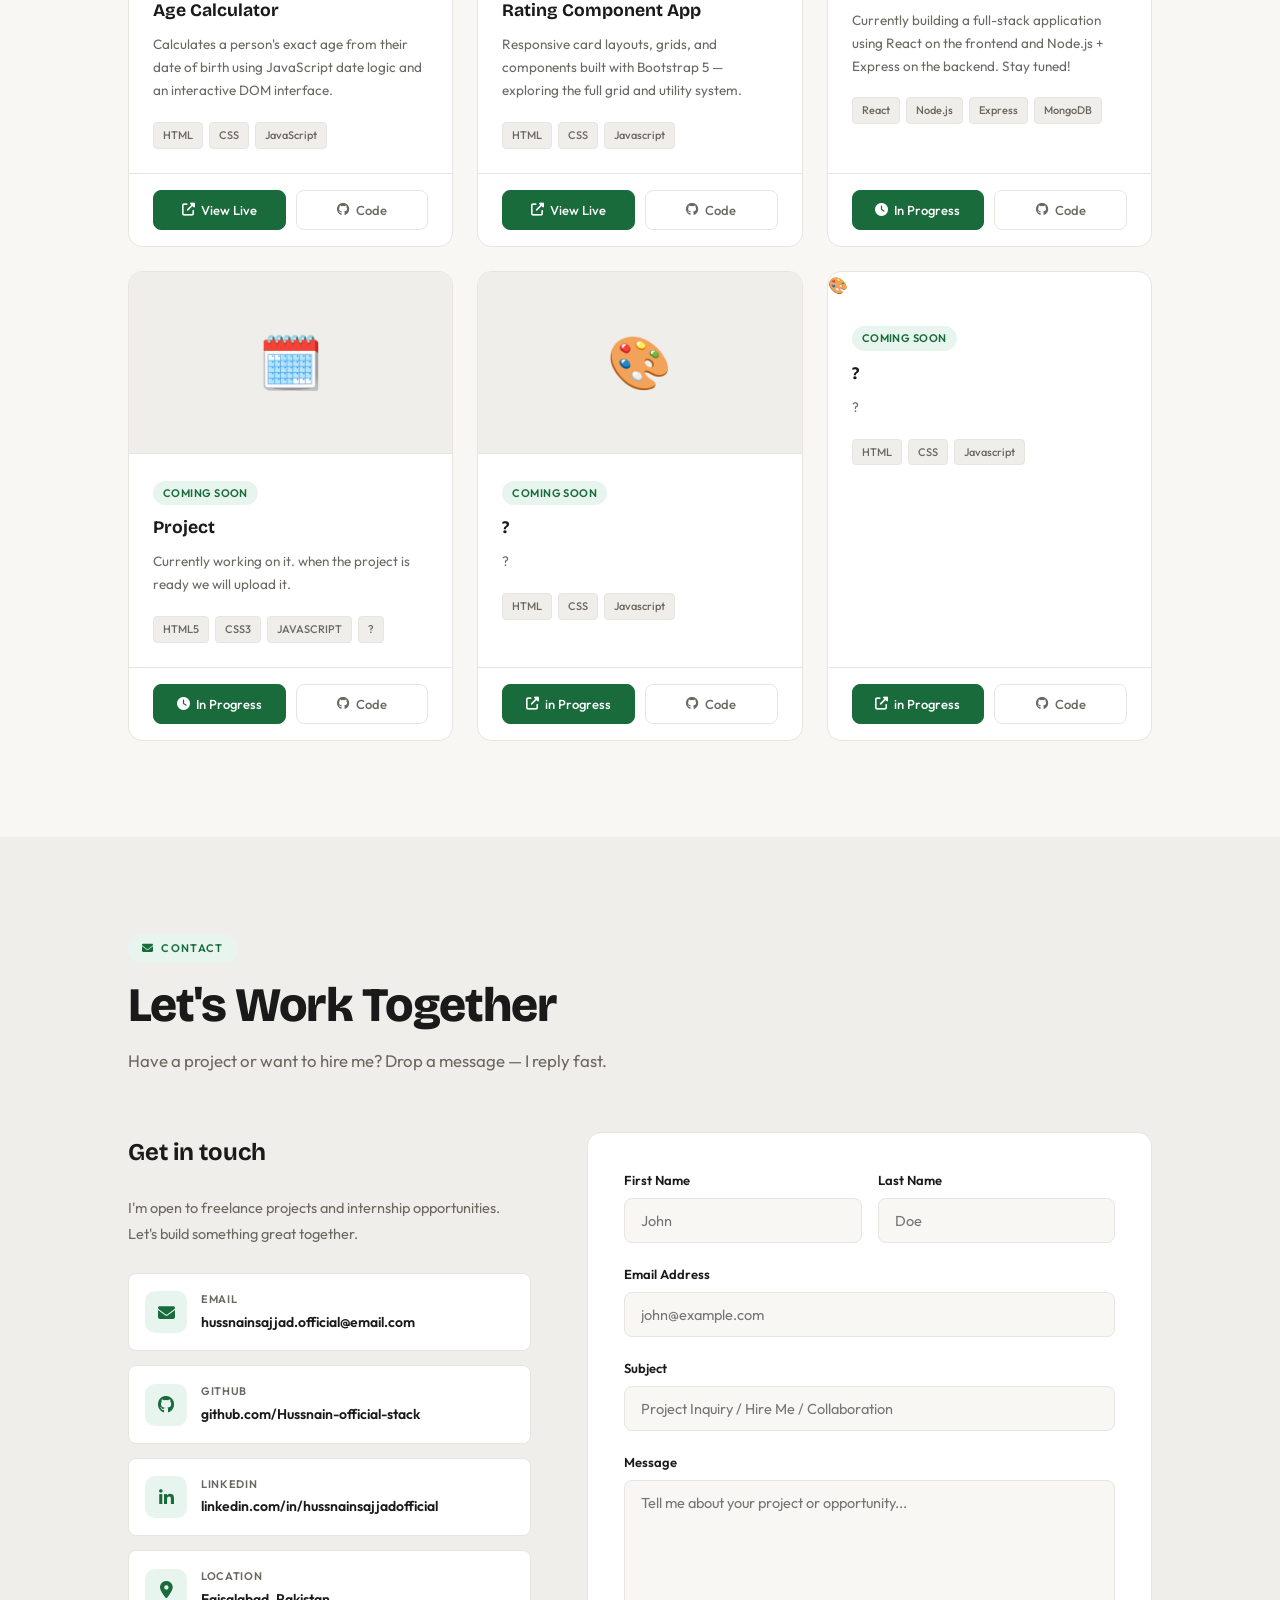
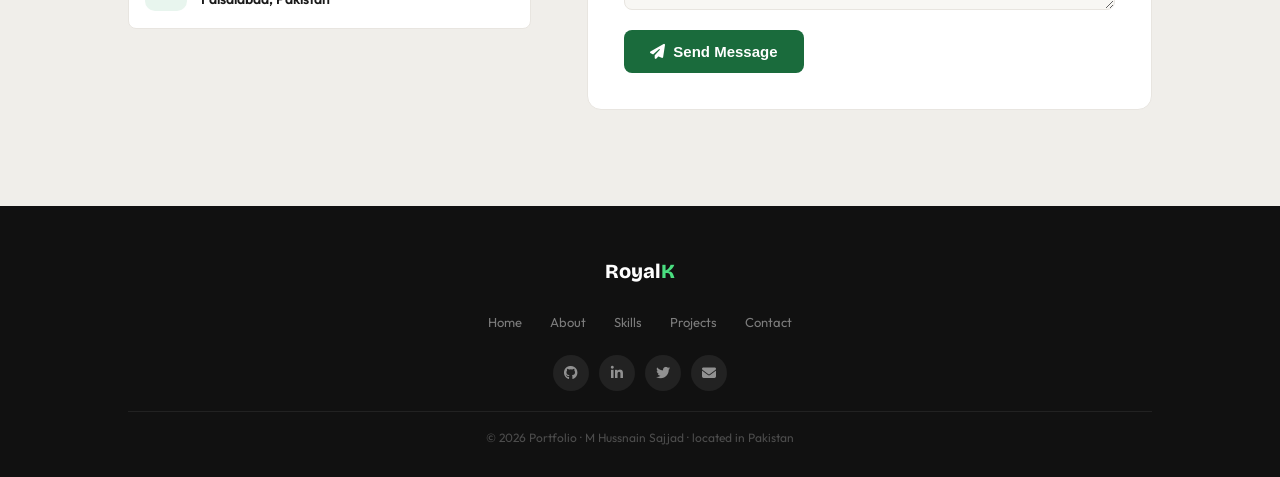
==== commit f6ecdf88: "Portfolio changes" ====
--- a/index.html
+++ b/index.html
@@ -260,7 +260,7 @@
       <div class="projects-grid">
                      <!-- project one -->
         <div class="project-card reveal reveal-delay-1">
-          <div class="project-img">🗓️</div>
+          <div class="project-img"><img src="assets/images/age calculator thumbnail.webp" alt="Age Calculator Project"></div>
           <div class="project-body">
             <div class="project-type">JavaScript Tool</div>
             <div class="project-title">Age Calculator</div>
@@ -278,7 +278,7 @@
         </div>
                    <!-- project two -->
         <div class="project-card reveal reveal-delay-2">
-          <div class="project-img">🎨</div>
+          <div class="project-img"><img src="assets/images/interactive rating app.webp" alt="Rating Component App" ></div>
           <div class="project-body">
             <div class="project-type">UI Practice</div>
             <div class="project-title">Rating Component App</div>
@@ -296,7 +296,7 @@
         </div>
                     <!-- project three -->
         <div class="project-card reveal reveal-delay-3">
-          <div class="project-img">⚡</div>
+          <div class="project-img"><img src="assets/images/7040859.jpg" alt="Full Stack App" width="100%" height="100%"></div>
           <div class="project-body">
             <div class="project-type">Coming Soon</div>
             <div class="project-title">Full Stack App</div>
@@ -317,7 +317,7 @@
         <div class="project-card reveal reveal-delay-3">
           <div class="project-img">🗓️</div>
           <div class="project-body">
-            <div class="project-type">Anything here</div>
+            <div class="project-type">Coming Soon</div>
             <div class="project-title">Project</div>
             <div class="project-desc">Currently working on it. when the project is ready we will upload it.</div>
             <div class="project-techs">
@@ -336,7 +336,7 @@
         <div class="project-card reveal reveal-delay-3">
           <div class="project-img">🎨</div>
           <div class="project-body">
-            <div class="project-type">?</div>
+            <div class="project-type">Coming Soon</div>
             <div class="project-title">?</div>
             <div class="project-desc">?</div>
             <div class="project-techs">
@@ -354,7 +354,7 @@
         <div class="project-card reveal reaveal-delay-3">
           <div class="porject-img">🎨</div>
           <div class="project-body">
-            <div class="project-type">?</div>
+            <div class="project-type">Coming Soon</div>
             <div class="project-title">?</div>
             <div class="project-desc">?</div>
             <div class="project-techs">
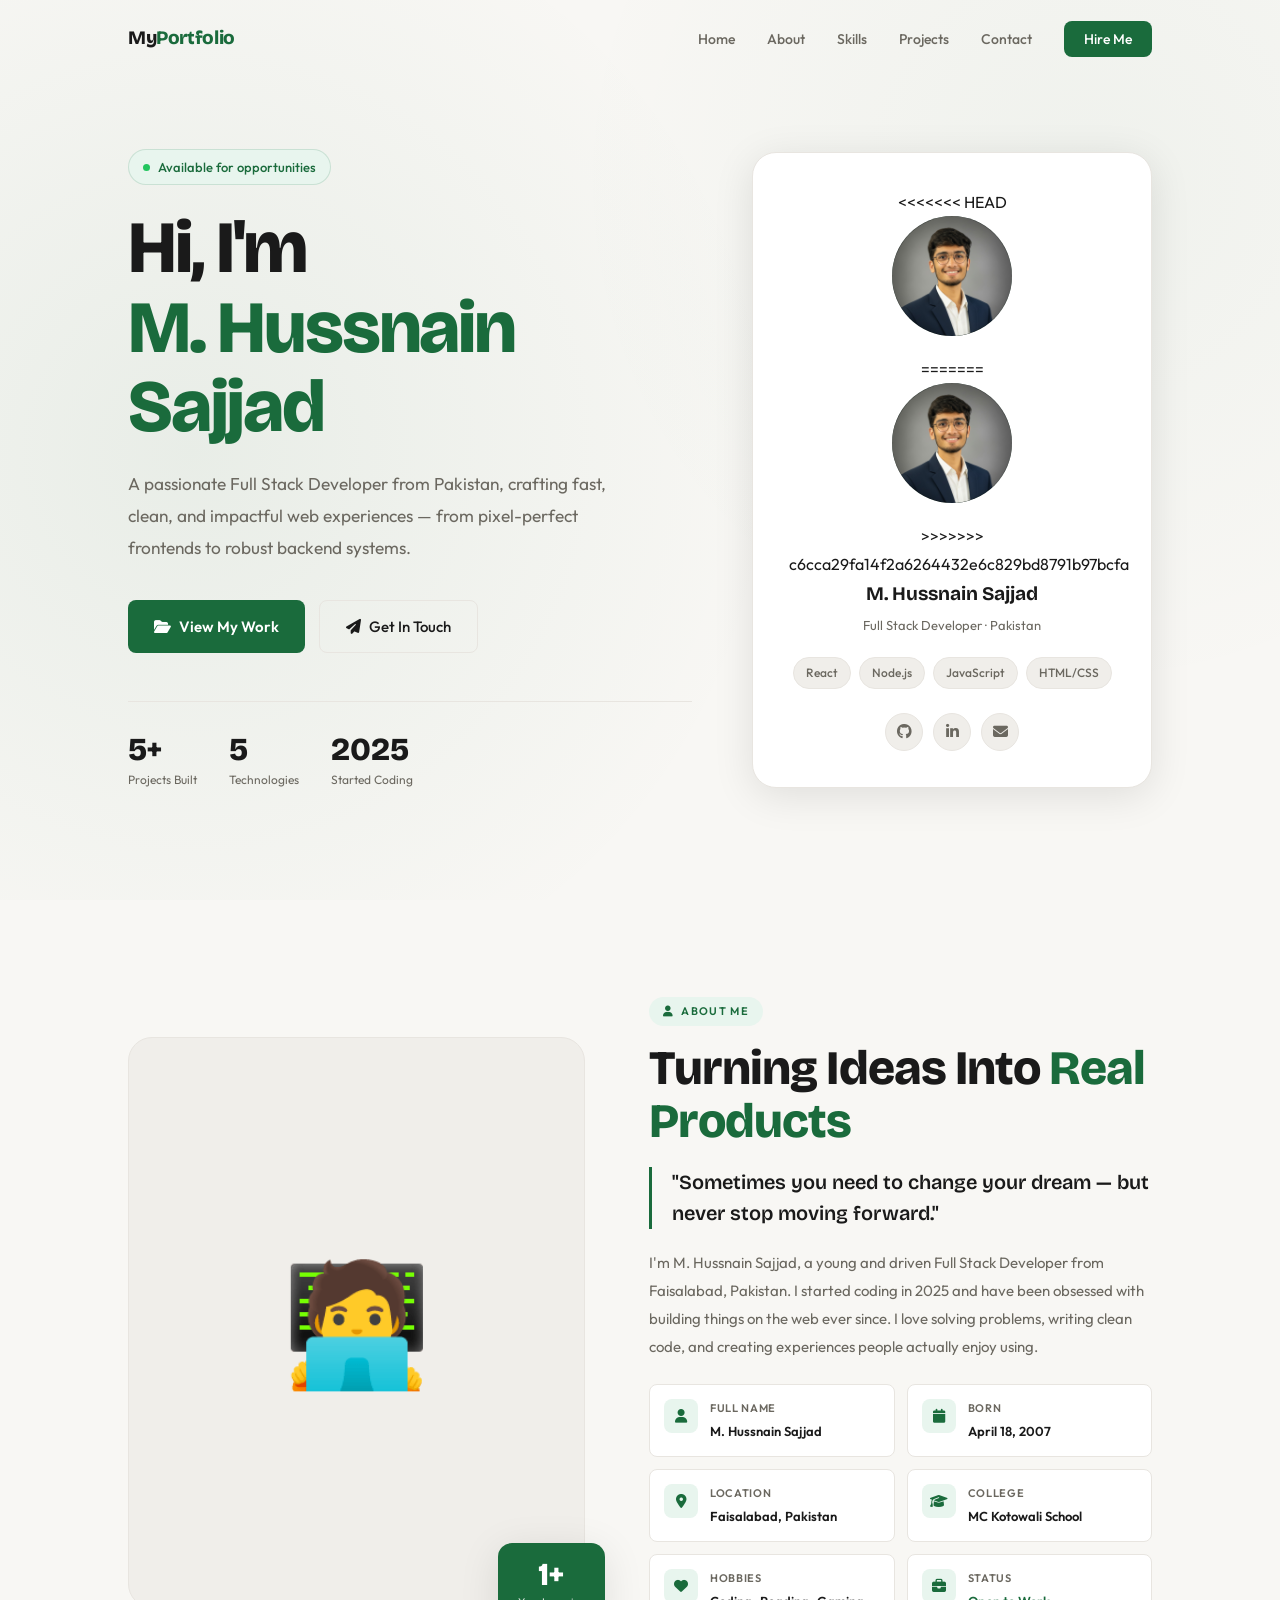
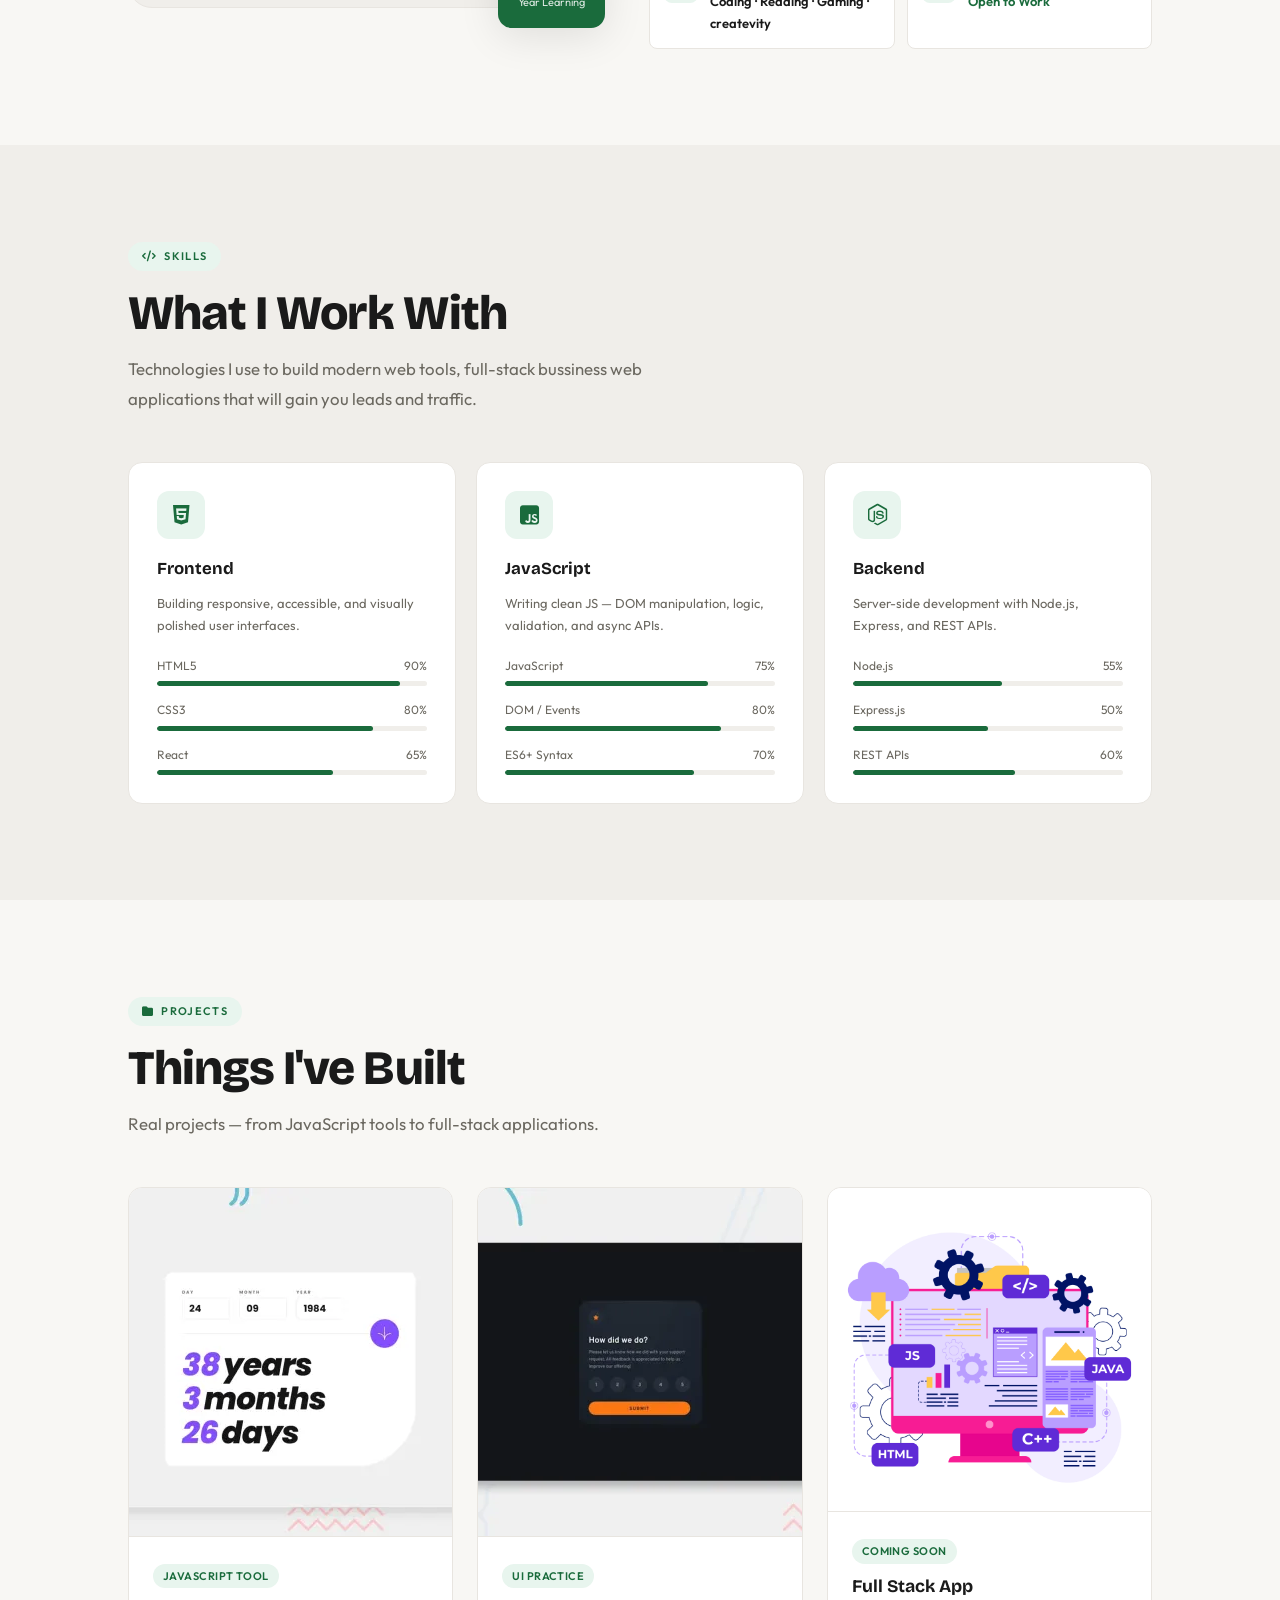
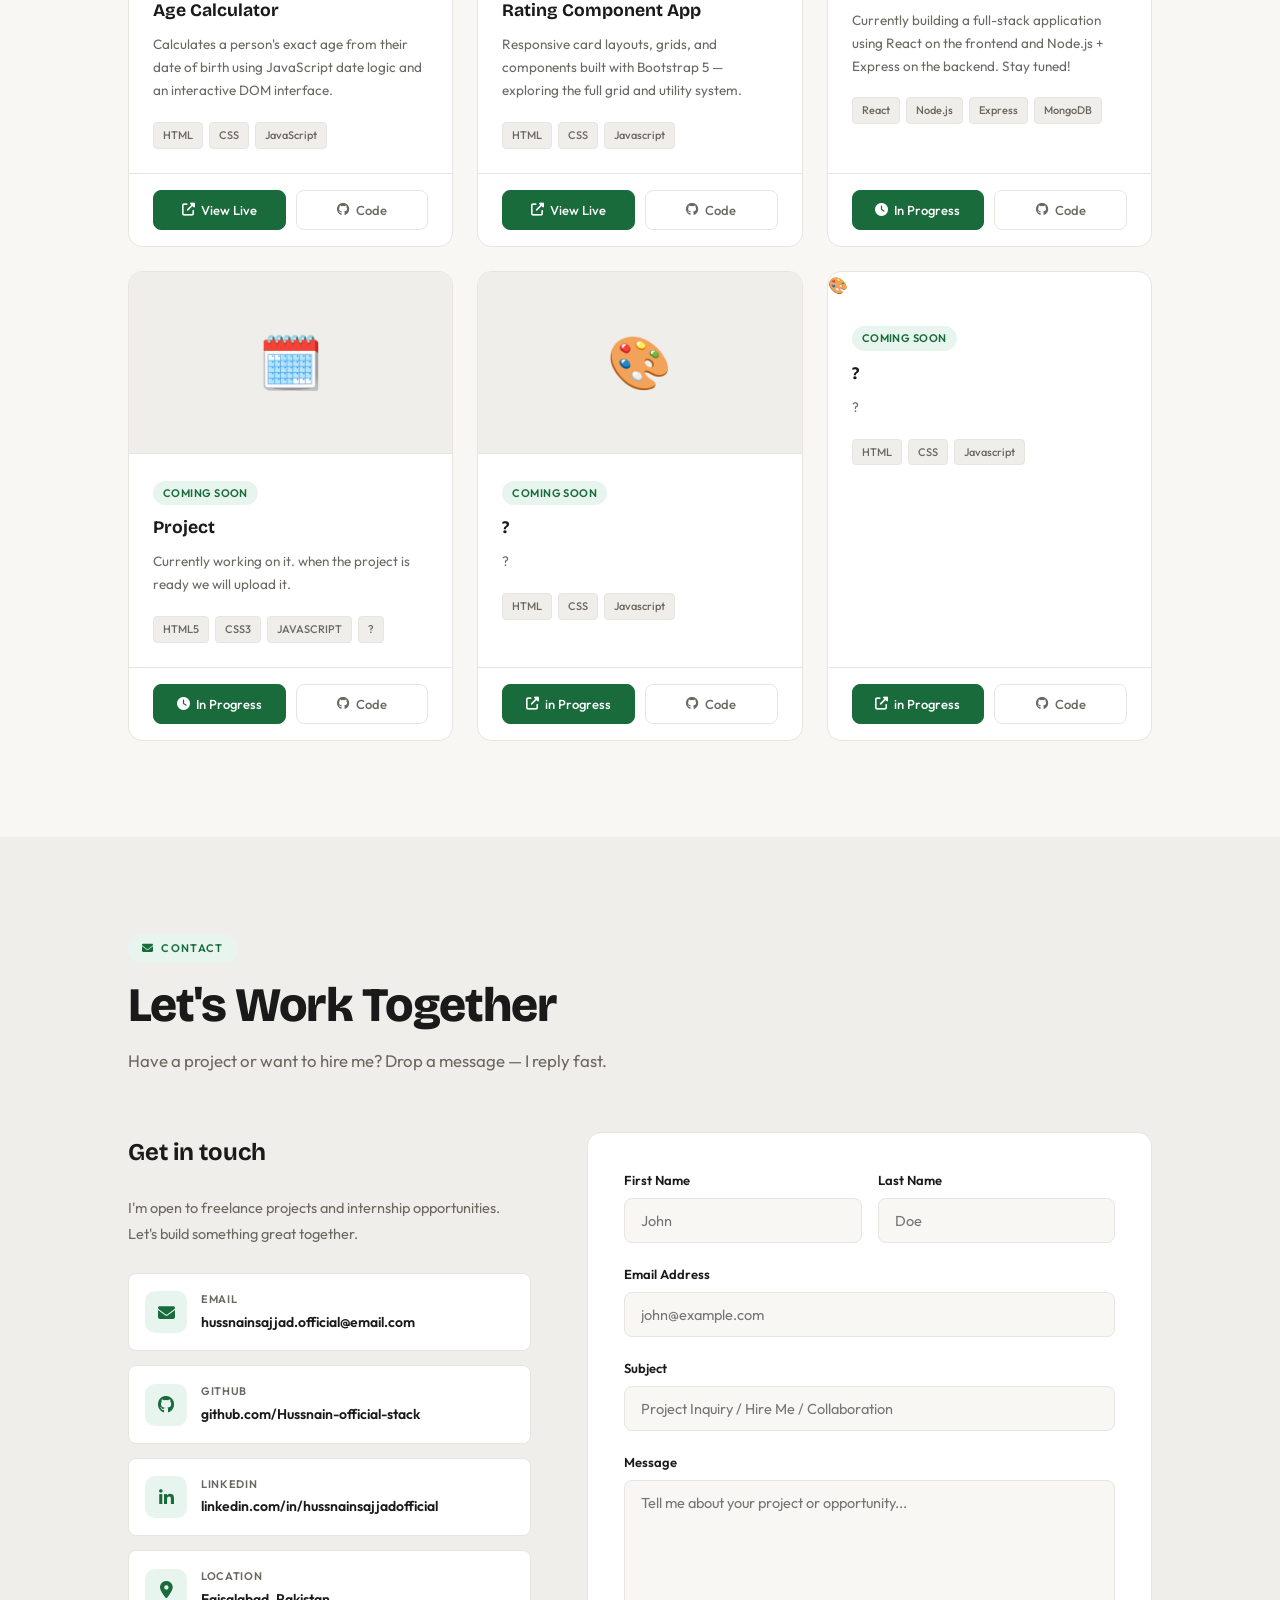
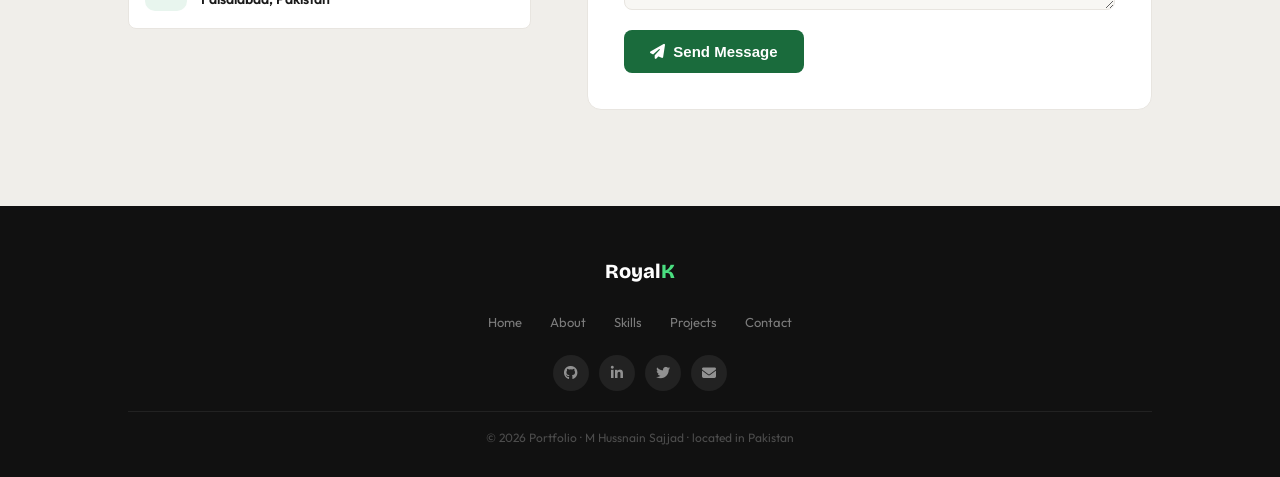
==== commit 55db90e8: "Resolved merge conflict in index.html" ====
--- a/index.html
+++ b/index.html
@@ -8,7 +8,7 @@
   <meta property="og:title" content="RoyalKonig | Full Stack Developer">
   <meta property="og:description" content="Building modern web experiences with HTML, CSS, JavaScript, React & Node.js">
   <meta property="og:type" content="website">
-  <title>RoyalKonig | Full Stack Web Developer</title>
+  <title>Full Stack Web Developer</title>
   <link rel="icon" href="data:image/svg+xml,<svg xmlns='http://www.w3.org/2000/svg' viewBox='0 0 100 100'><text y='.9em' font-size='90'>⚡</text></svg>">
   <link rel="preconnect" href="https://fonts.googleapis.com">
   <link rel="preconnect" href="https://fonts.gstatic.com" crossorigin>
@@ -76,9 +76,16 @@
             <div><div class="stat-num">2025</div><div class="stat-label">Started Coding</div></div>
           </div>
         </div>
-
+                        <!-- Profile card start here -->
         <div class="hero-card reveal reveal-delay-2">
-          <div class="hero-avatar"><img src="../assets/images/gemini-2.5-flash-image_Ultra_realistic_professional_LinkedIn_headshot_of_a_young_man_wearing_a_dark_nav-0.jpg"  class="round-images"></div>
+<<<<<<< HEAD
+                  <!-- Profile picture -->
+          <div class="hero-avatar">
+            <img src="assets/images/profile picture.jpg"  class="round-images">
+          </div>
+=======
+          <div class="hero-avatar"><img src="assets/images/gemini-2.5-flash-image_Ultra_realistic_professional_LinkedIn_headshot_of_a_young_man_wearing_a_dark_nav-0.jpg"  class="round-images"></div>
+>>>>>>> c6cca29fa14f2a6264432e6c829bd8791b97bcfa
           <div class="hero-card-name">M. Hussnain Sajjad</div>
           <div class="hero-card-role">Full Stack Developer · Pakistan</div>
           <div class="hero-tags">
@@ -93,7 +100,7 @@
             <a href="mailto:hussnainsajjad.official@gmail.com" aria-label="Email"><i class="fas fa-envelope"></i></a>
           </div>
         </div>
-
+                    <!-- Card end here -->
       </div>
     </div>
   </section>
@@ -372,6 +379,7 @@
     </div>
   </section>
 
+
   <!-- CONTACT -->
   <section class="section section-alt" id="contact">
     <div class="container">
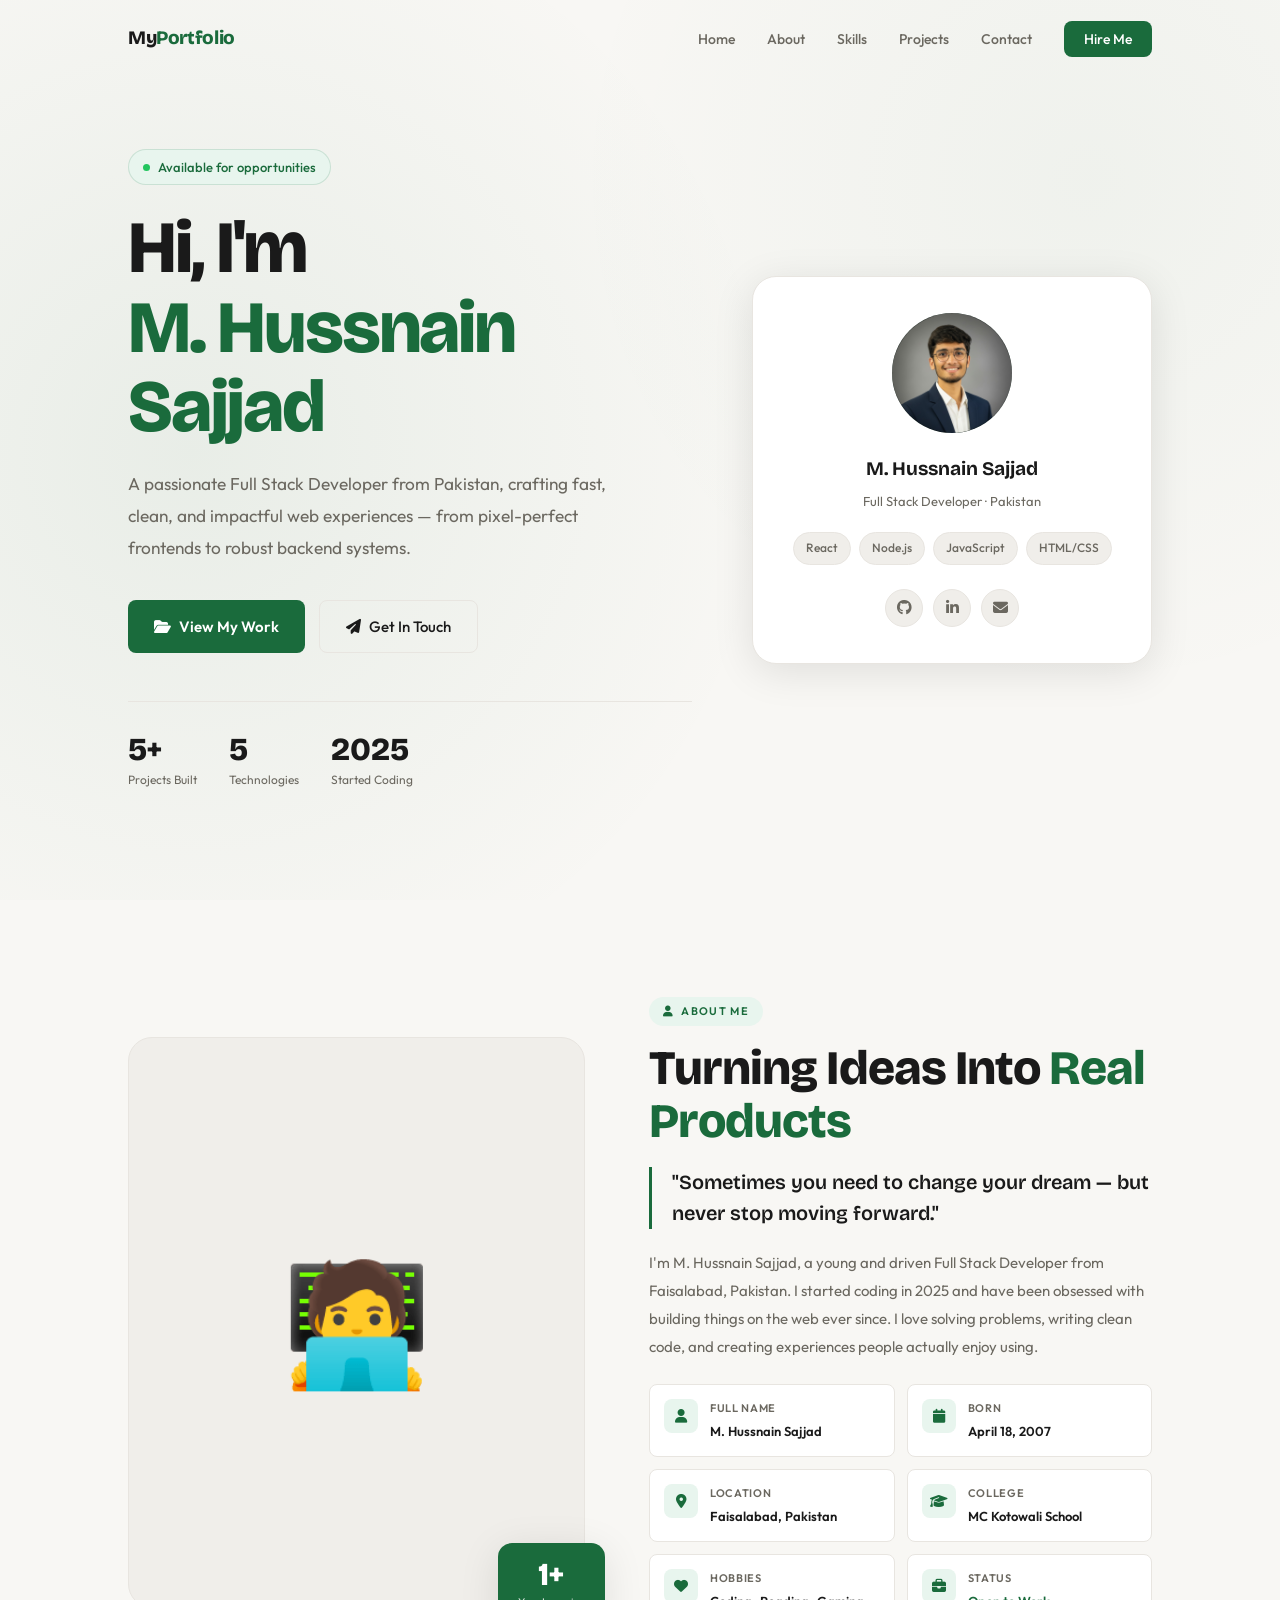
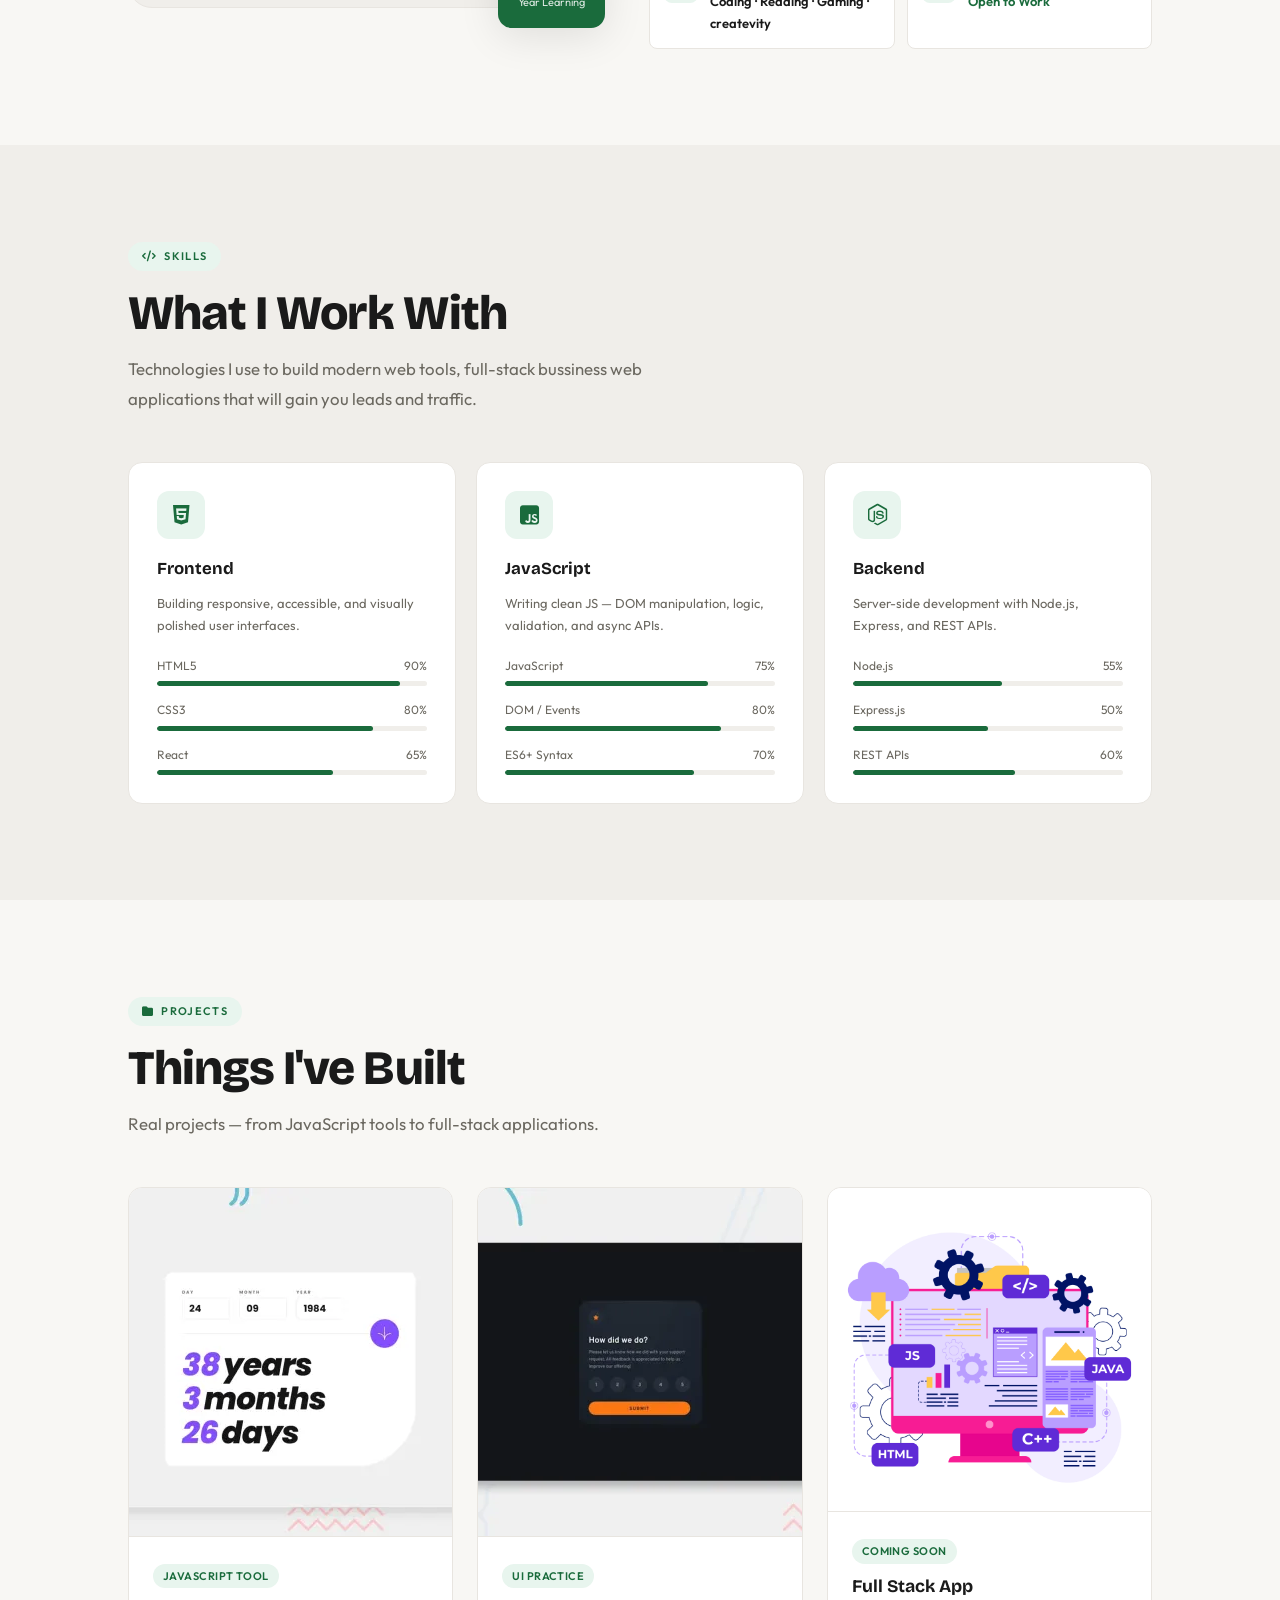
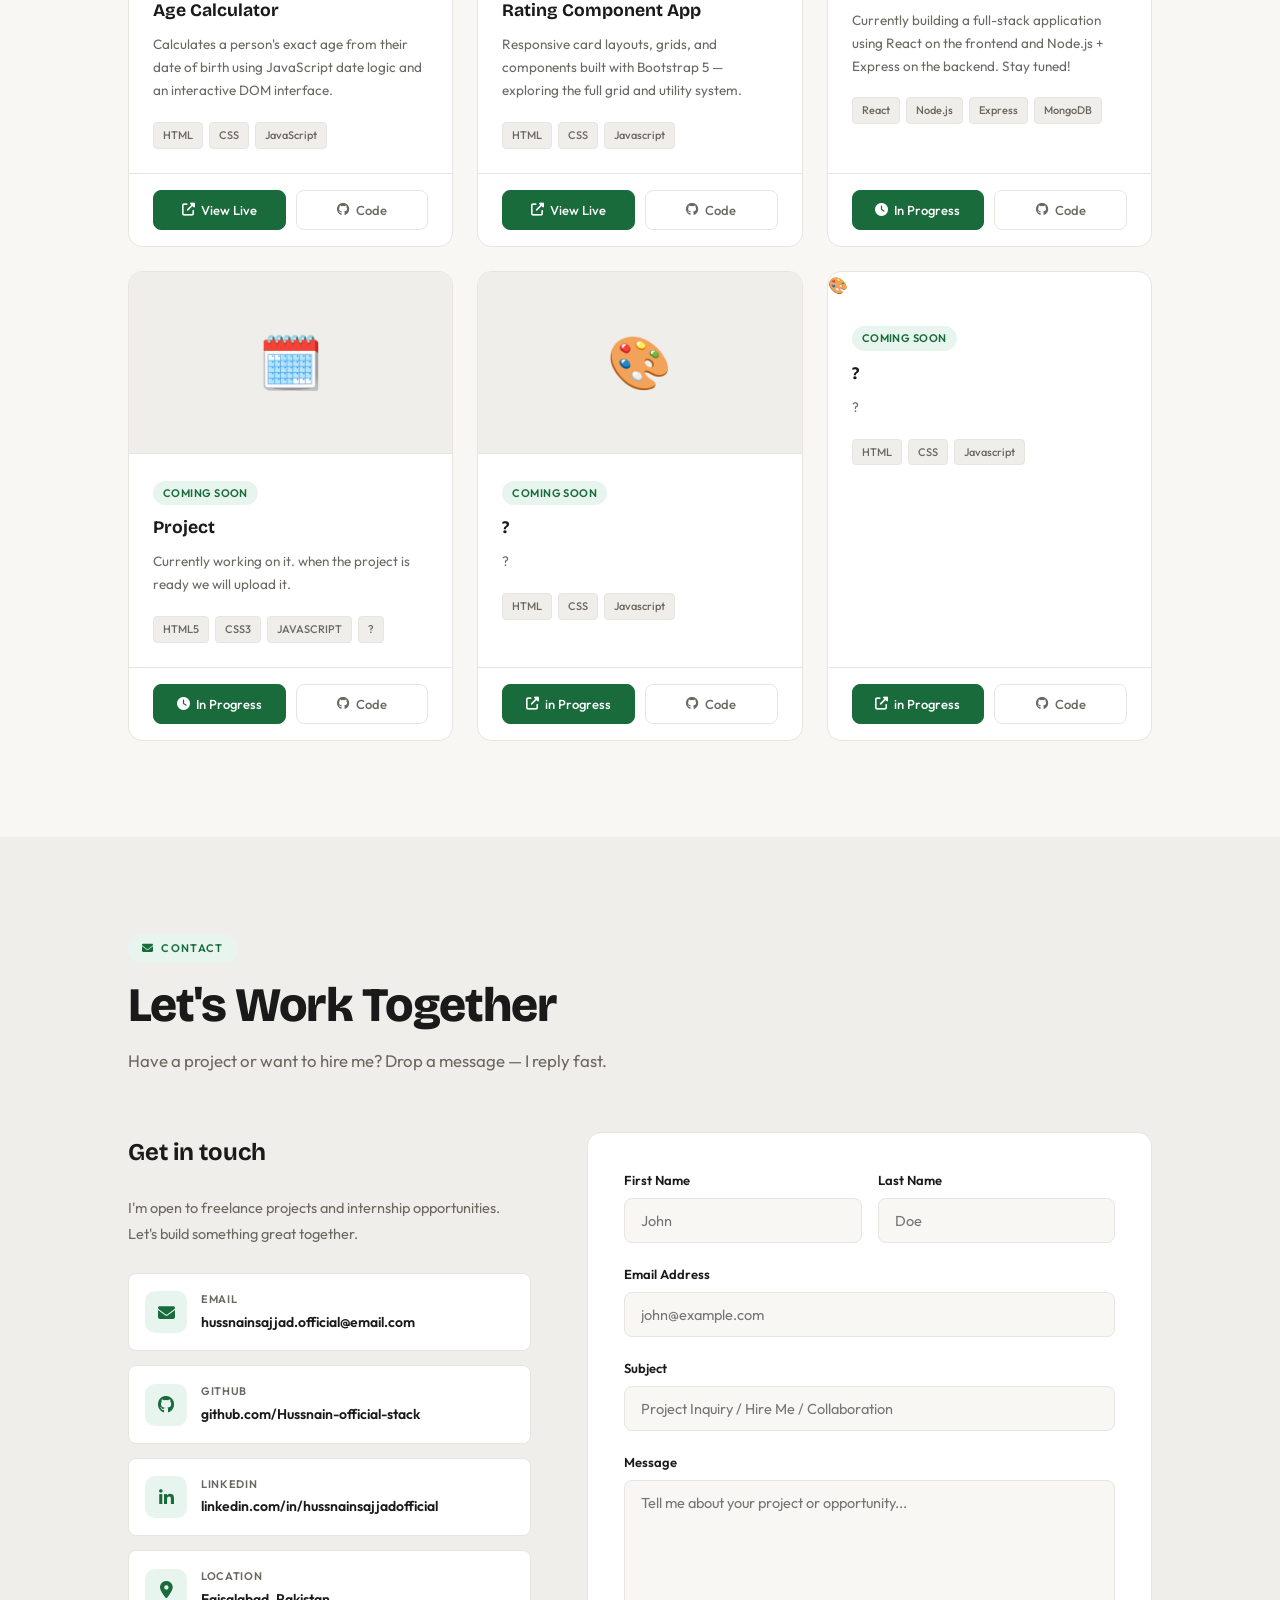
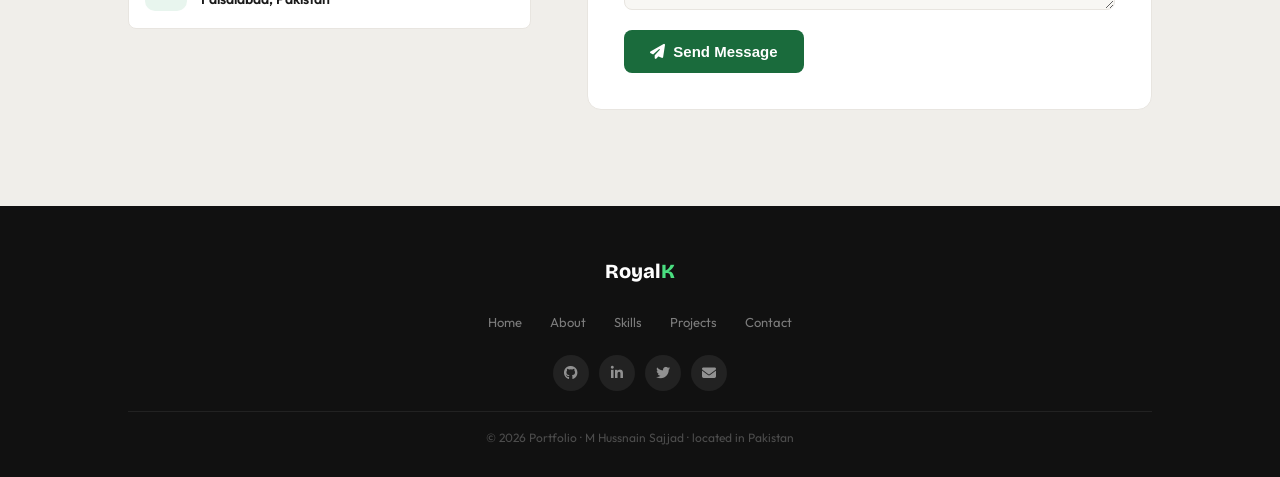
==== commit 035d3cca: "Resolve merge conflict in index.html" ====
--- a/index.html
+++ b/index.html
@@ -78,14 +78,10 @@
         </div>
                         <!-- Profile card start here -->
         <div class="hero-card reveal reveal-delay-2">
-<<<<<<< HEAD
                   <!-- Profile picture -->
           <div class="hero-avatar">
             <img src="assets/images/profile picture.jpg"  class="round-images">
           </div>
-=======
-          <div class="hero-avatar"><img src="assets/images/gemini-2.5-flash-image_Ultra_realistic_professional_LinkedIn_headshot_of_a_young_man_wearing_a_dark_nav-0.jpg"  class="round-images"></div>
->>>>>>> c6cca29fa14f2a6264432e6c829bd8791b97bcfa
           <div class="hero-card-name">M. Hussnain Sajjad</div>
           <div class="hero-card-role">Full Stack Developer · Pakistan</div>
           <div class="hero-tags">
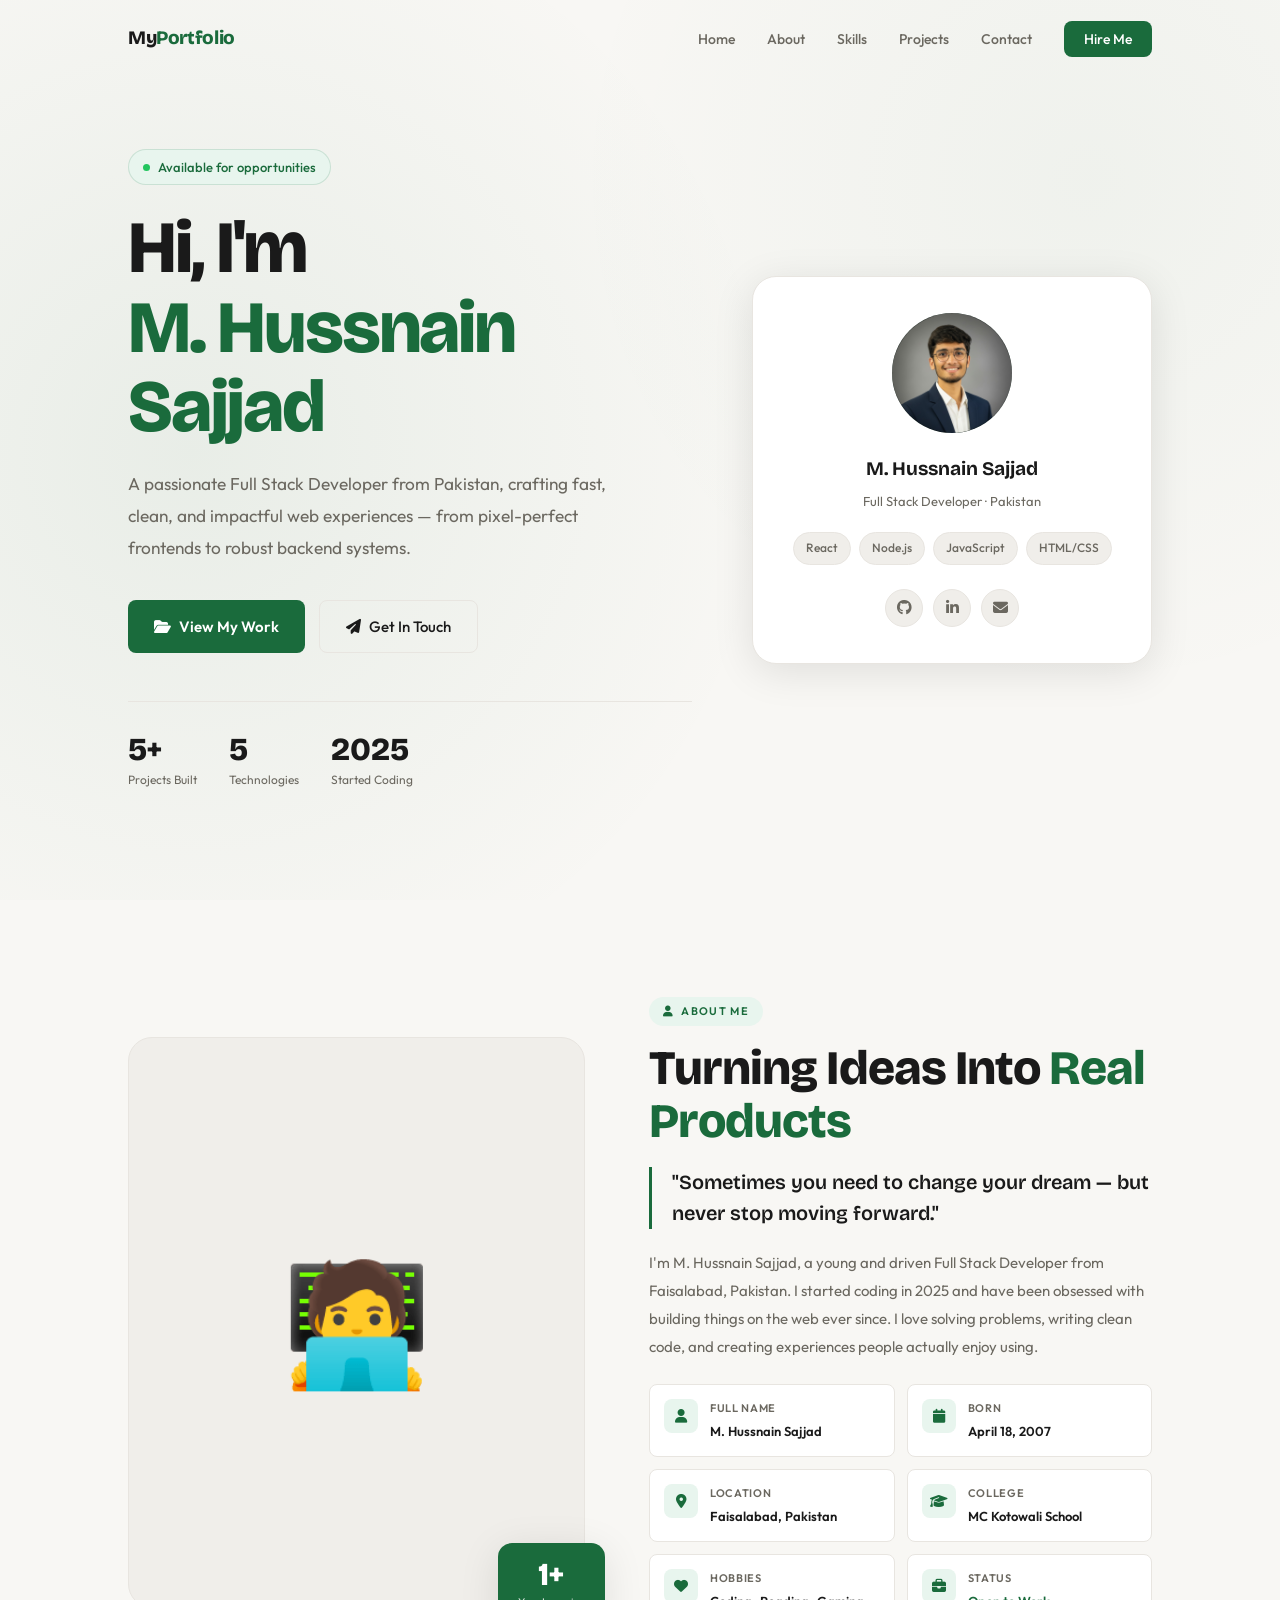
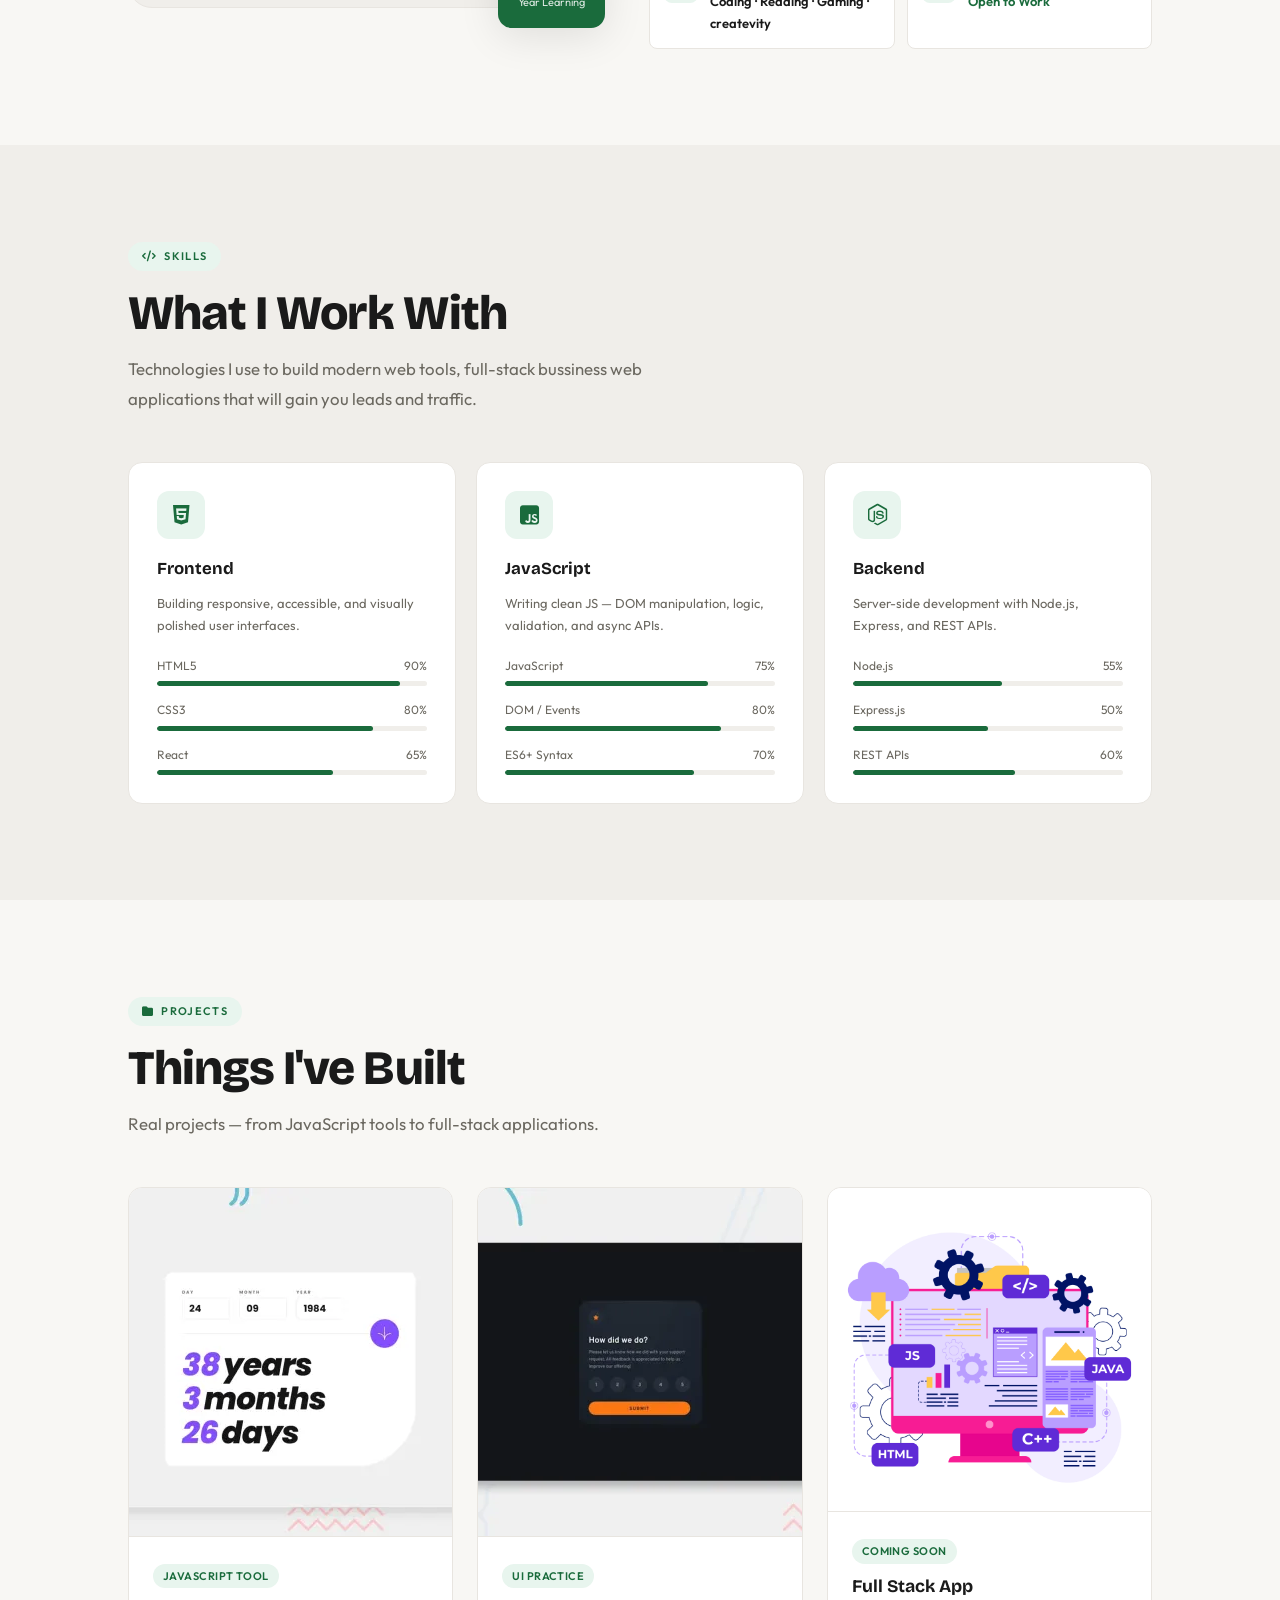
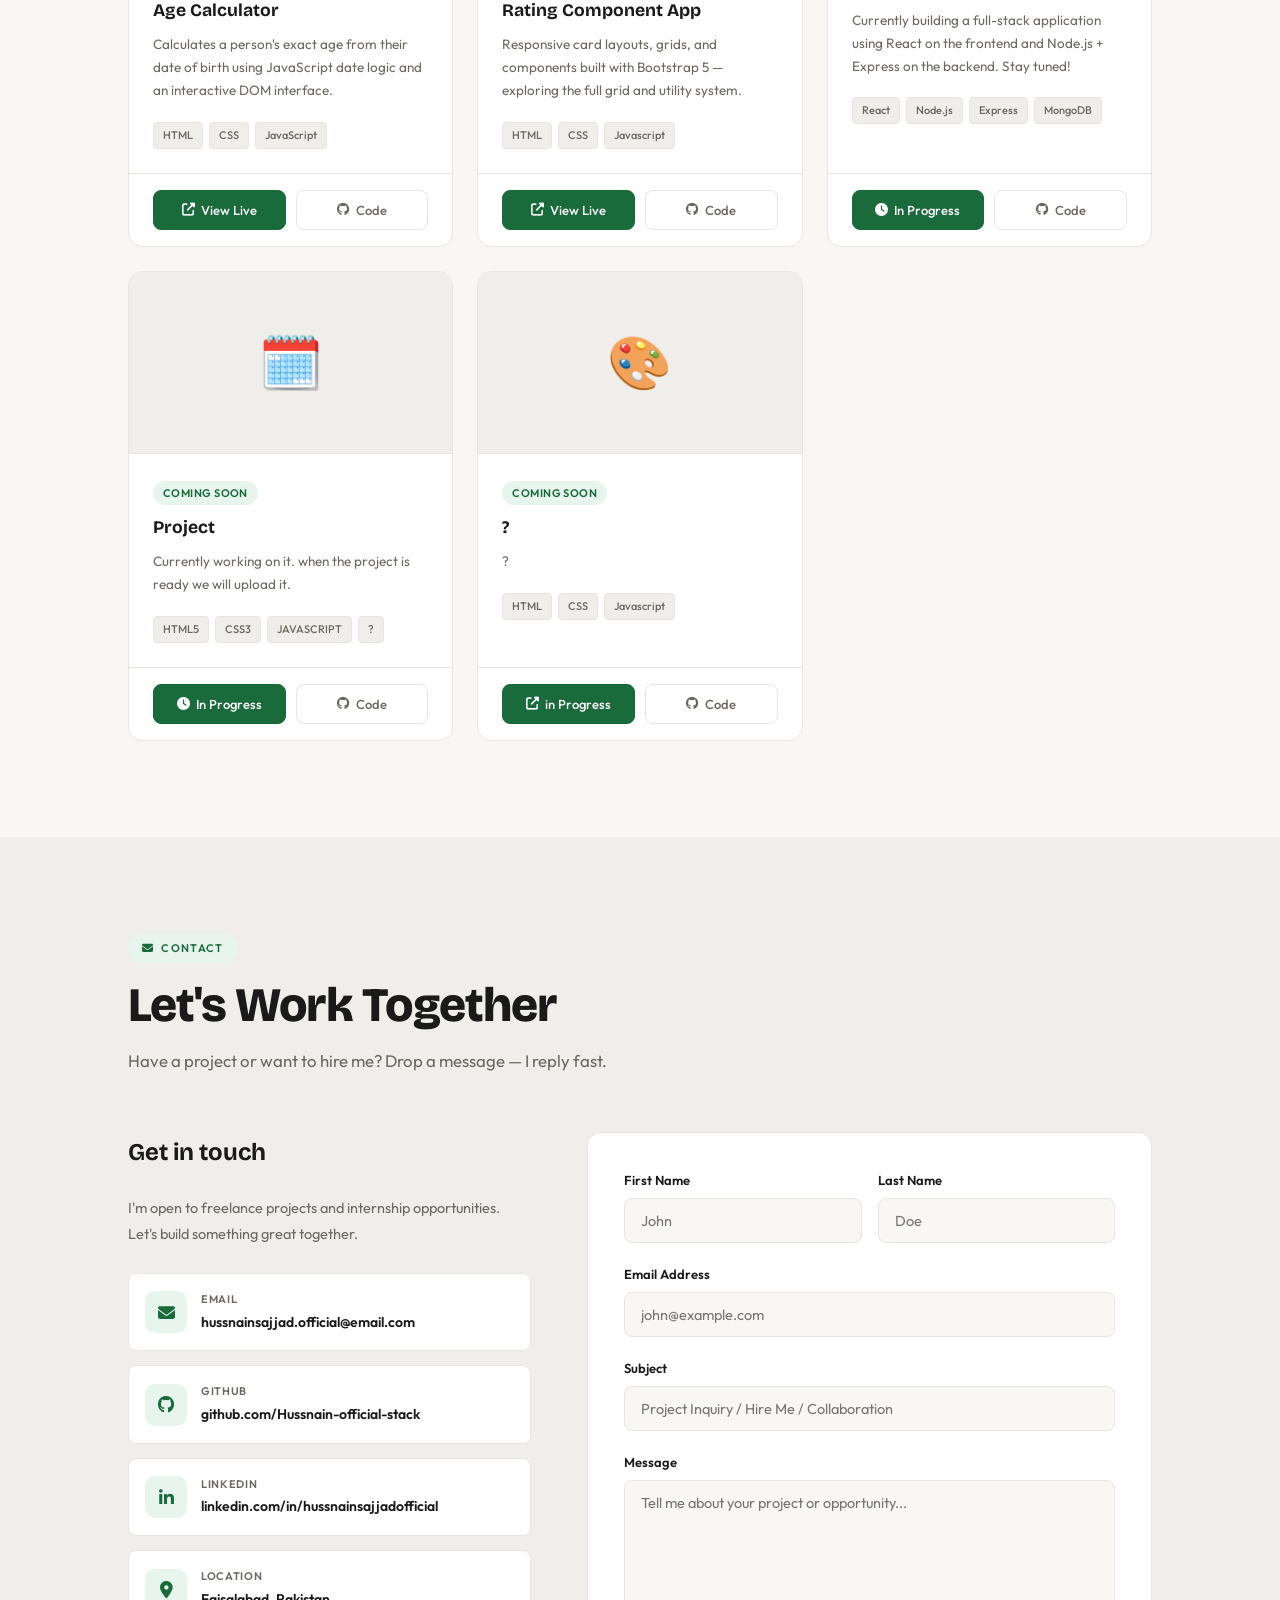
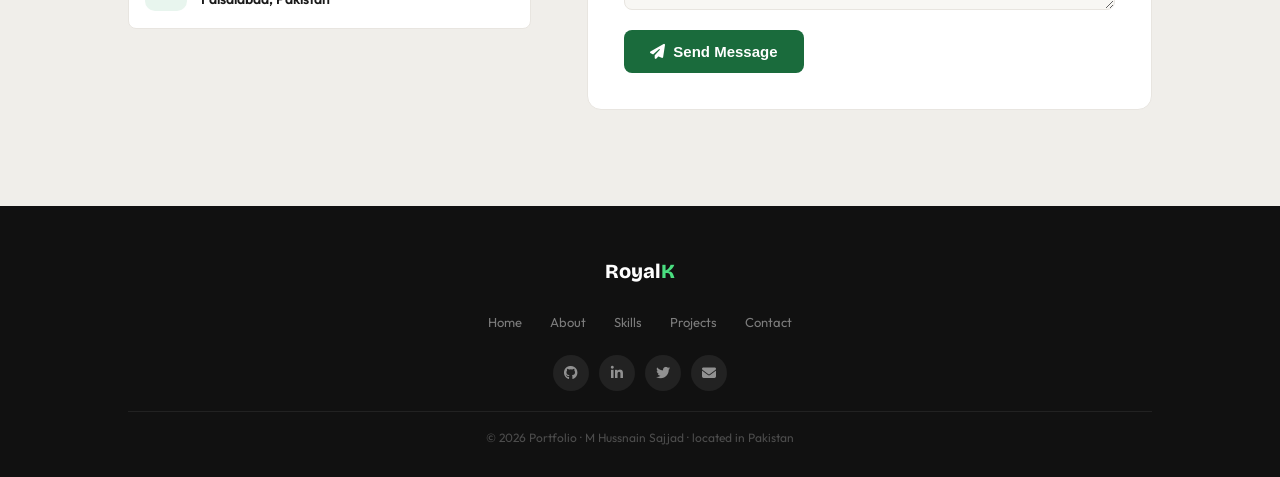
==== commit 75e58c76: "Update index.html" ====
--- a/index.html
+++ b/index.html
@@ -353,23 +353,6 @@
             <a href="#" class="project-link"><i class="fab fa-github"></i> Code</a>
           </div>
         </div>
-               <!-- project six -->
-        <div class="project-card reveal reaveal-delay-3">
-          <div class="porject-img">🎨</div>
-          <div class="project-body">
-            <div class="project-type">Coming Soon</div>
-            <div class="project-title">?</div>
-            <div class="project-desc">?</div>
-            <div class="project-techs">
-              <span class="project-tech">HTML</span>
-              <span class="project-tech">CSS</span>
-              <span class="project-tech">Javascript</span>
-            </div>
-          </div>
-          <div class="project-footer">
-            <a href="#" class="project-link primary"><i class="fas fa-external-link-alt"></i> in Progress</a>
-            <a href="#" class="project-link"><i class="fab fa-github"></i> Code</a>
-          </div>
         </div>        
       </div>
     </div>
